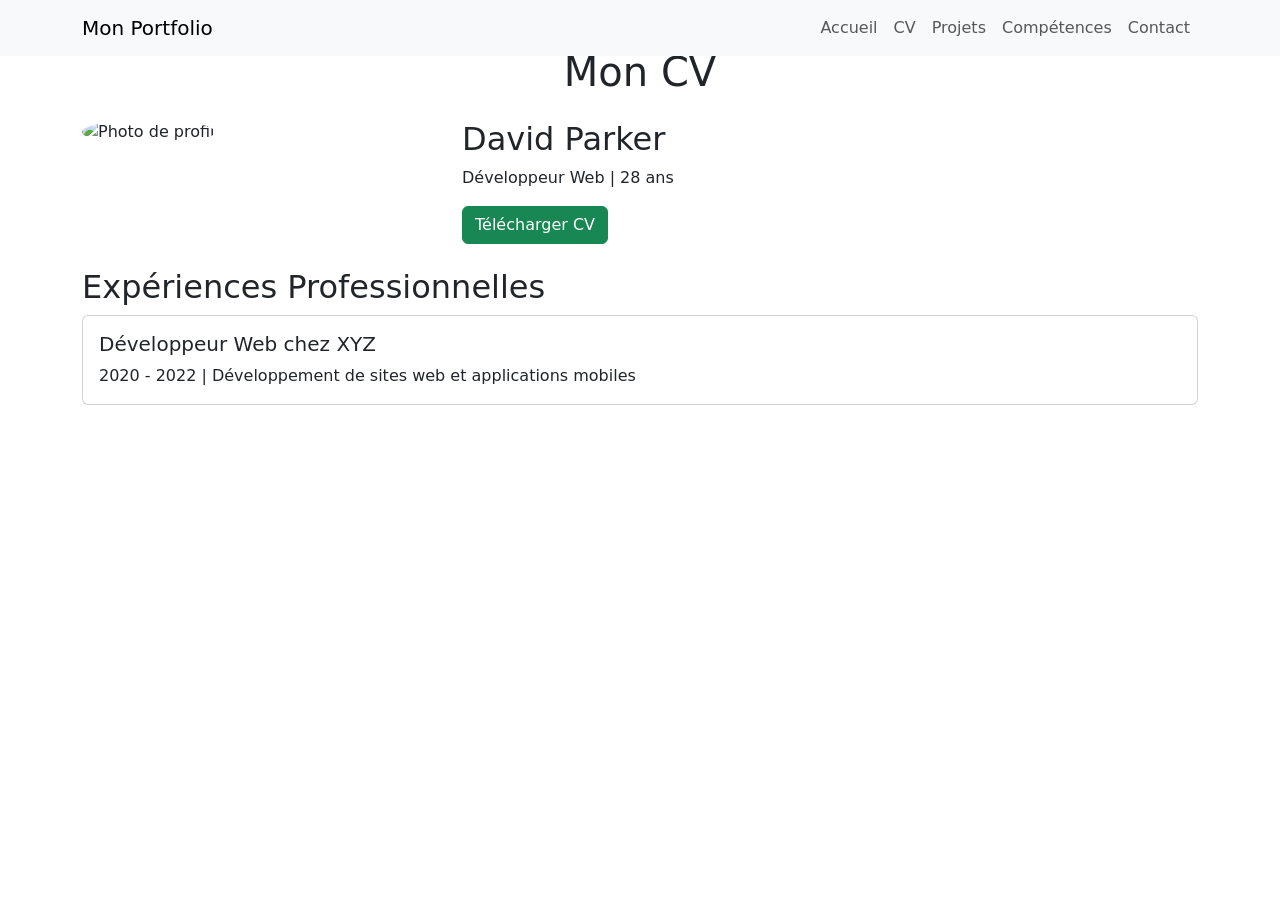
==== index.html @ 6fd38cc7 "Init du depot Portfolio" ====
<html lang="fr">
<head>
    <meta charset="UTF-8">
    <meta name="viewport" content="width=device-width, initial-scale=1.0">
    <title>Mon Portfolio</title>
    <!-- Lien vers Bootstrap CSS (si utilisé) -->
    <link href="https://cdn.jsdelivr.net/npm/bootstrap@5.3.2/dist/css/bootstrap.min.css" rel="stylesheet">
    <!-- Lien vers ton fichier CSS personnalisé -->
    <link rel="stylesheet" href="styles.css">
</head>
    <body>
        <nav class="navbar navbar-expand-lg navbar-light bg-light fixed-top">
            <div class="container">
                <a class="navbar-brand" href="#">Mon Portfolio</a>
                <button class="navbar-toggler" type="button" data-bs-toggle="collapse" data-bs-target="#navbarNav">
                    <span class="navbar-toggler-icon"></span>
                </button>
                <div class="collapse navbar-collapse" id="navbarNav">
                    <ul class="navbar-nav ms-auto">
                        <li class="nav-item"><a class="nav-link" href="#home">Accueil</a></li>
                        <li class="nav-item"><a class="nav-link" href="#cv">CV</a></li>
                        <li class="nav-item"><a class="nav-link" href="#projets">Projets</a></li>
                        <li class="nav-item"><a class="nav-link" href="#competences">Compétences</a></li>
                        <li class="nav-item"><a class="nav-link" href="#contact">Contact</a></li>
                    </ul>
                </div>
            </div>
        </nav>

        <section id="cv">
            <div class="container mt-4 pt-4">
                <h1 class="text-center">Mon CV</h1>
                <div class="row mt-4">
                    <div class="col-lg-4">
                        <img src="assets/images/profile.jpg" class="img-fluid rounded-circle" alt="Photo de profil">
                    </div>
                    <div class="col-lg-8">
                        <h2>David Parker</h2>
                        <p>Développeur Web | 28 ans</p>
                        <a href="assets/cv.pdf" class="btn btn-success">Télécharger CV</a>
                    </div>
                </div>
                <div class="row mt-4">
                    <div class="col-lg-12">
                        <h2>Expériences Professionnelles</h2>
                        <div class="card mb-3">
                            <div class="card-body">
                                <h5 class="card-title">Développeur Web chez XYZ</h5>
                                <p class="card-text">2020 - 2022 | Développement de sites web et applications mobiles</p>
                            </div>
                        </div>
                    </div>
                </div>
            </div>
        </section>
        <!-- Lien vers Bootstrap JS (si utilisé) -->
        <script src="https://cdn.jsdelivr.net/npm/bootstrap@5.3.2/dist/js/bootstrap.bundle.min.js"></script>
        <!-- Lien vers ton fichier JavaScript -->
        <script src="script.js"></script>
    </body>
</html>
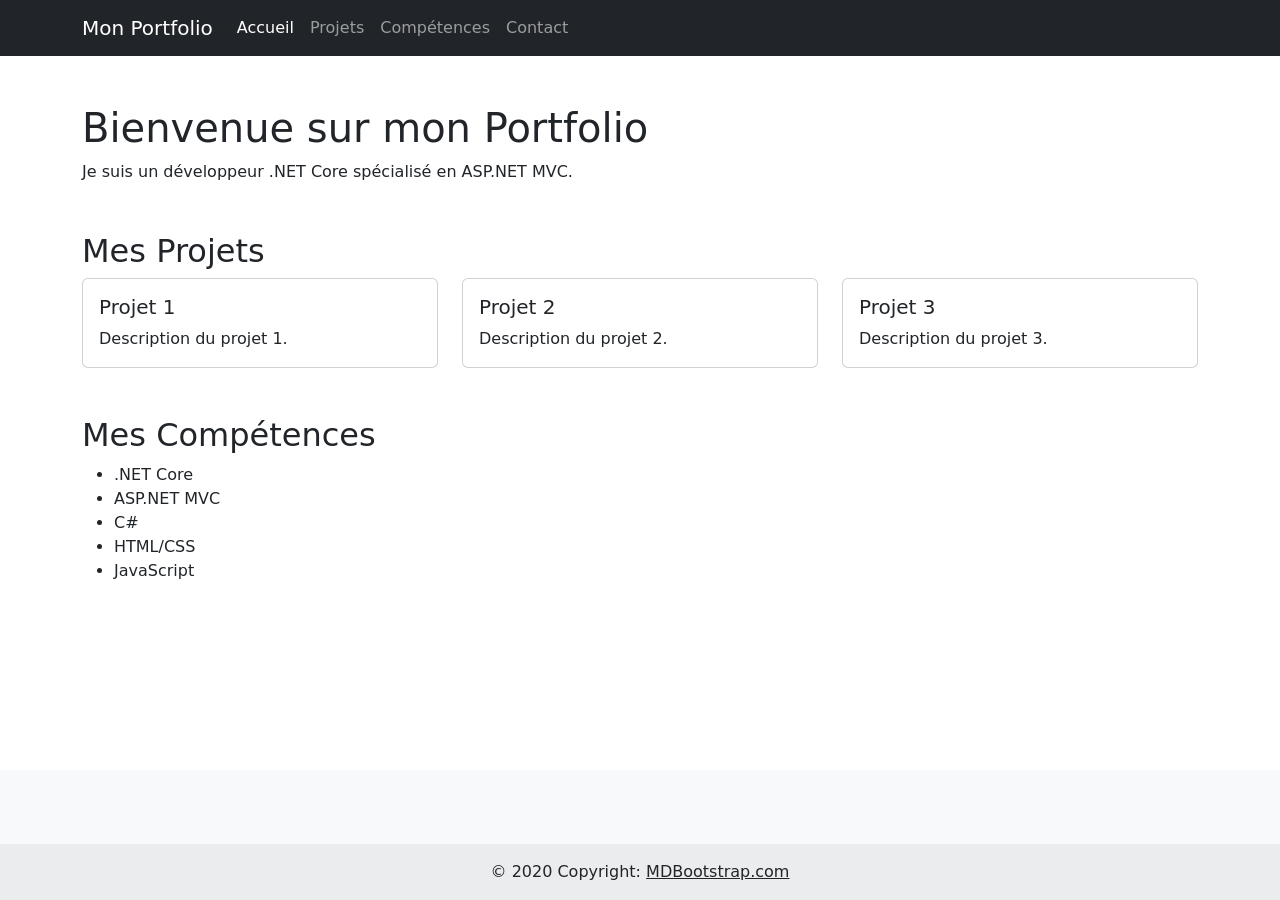
==== commit b0edb028: "Changement DA" ====
--- a/index.html
+++ b/index.html
@@ -1,61 +1,164 @@
+<!DOCTYPE html>
 <html lang="fr">
 <head>
     <meta charset="UTF-8">
     <meta name="viewport" content="width=device-width, initial-scale=1.0">
     <title>Mon Portfolio</title>
-    <!-- Lien vers Bootstrap CSS (si utilisé) -->
-    <link href="https://cdn.jsdelivr.net/npm/bootstrap@5.3.2/dist/css/bootstrap.min.css" rel="stylesheet">
-    <!-- Lien vers ton fichier CSS personnalisé -->
+    <link href="https://cdn.jsdelivr.net/npm/bootstrap@5.3.0/dist/css/bootstrap.min.css" rel="stylesheet">
     <link rel="stylesheet" href="styles.css">
 </head>
-    <body>
-        <nav class="navbar navbar-expand-lg navbar-light bg-light fixed-top">
-            <div class="container">
-                <a class="navbar-brand" href="#">Mon Portfolio</a>
-                <button class="navbar-toggler" type="button" data-bs-toggle="collapse" data-bs-target="#navbarNav">
-                    <span class="navbar-toggler-icon"></span>
-                </button>
-                <div class="collapse navbar-collapse" id="navbarNav">
-                    <ul class="navbar-nav ms-auto">
-                        <li class="nav-item"><a class="nav-link" href="#home">Accueil</a></li>
-                        <li class="nav-item"><a class="nav-link" href="#cv">CV</a></li>
-                        <li class="nav-item"><a class="nav-link" href="#projets">Projets</a></li>
-                        <li class="nav-item"><a class="nav-link" href="#competences">Compétences</a></li>
-                        <li class="nav-item"><a class="nav-link" href="#contact">Contact</a></li>
-                    </ul>
-                </div>
+<body class="d-flex flex-column min-vh-100">
+    <nav class="navbar navbar-expand-lg navbar-dark bg-dark">
+        <div class="container">
+            <a class="navbar-brand" href="#">Mon Portfolio</a>
+            <button class="navbar-toggler" type="button" data-bs-toggle="collapse" data-bs-target="#navbarNav">
+                <span class="navbar-toggler-icon"></span>
+            </button>
+            <div class="collapse navbar-collapse" id="navbarNav">
+                <ul class="navbar-nav">
+                    <li class="nav-item">
+                        <a class="nav-link active" href="#">Accueil</a>
+                    </li>
+                    <li class="nav-item">
+                        <a class="nav-link" href="#projects">Projets</a>
+                    </li>
+                    <li class="nav-item">
+                        <a class="nav-link" href="#skills">Compétences</a>
+                    </li>
+                    <li class="nav-item">
+                        <a class="nav-link" href="#contact">Contact</a>
+                    </li>
+                </ul>
             </div>
-        </nav>
+        </div>
+    </nav>
 
-        <section id="cv">
-            <div class="container mt-4 pt-4">
-                <h1 class="text-center">Mon CV</h1>
-                <div class="row mt-4">
-                    <div class="col-lg-4">
-                        <img src="assets/images/profile.jpg" class="img-fluid rounded-circle" alt="Photo de profil">
-                    </div>
-                    <div class="col-lg-8">
-                        <h2>David Parker</h2>
-                        <p>Développeur Web | 28 ans</p>
-                        <a href="assets/cv.pdf" class="btn btn-success">Télécharger CV</a>
+    <div class="container mt-5">
+        <section id="home">
+            <h1>Bienvenue sur mon Portfolio</h1>
+            <p>Je suis un développeur .NET Core spécialisé en ASP.NET MVC.</p>
+        </section>
+
+        <section id="projects" class="mt-5">
+            <h2>Mes Projets</h2>
+            <div class="row">
+                <div class="col-md-4">
+                    <div class="card">
+                        <div class="card-body">
+                            <h5 class="card-title">Projet 1</h5>
+                            <p class="card-text">Description du projet 1.</p>
+                        </div>
                     </div>
                 </div>
-                <div class="row mt-4">
-                    <div class="col-lg-12">
-                        <h2>Expériences Professionnelles</h2>
-                        <div class="card mb-3">
-                            <div class="card-body">
-                                <h5 class="card-title">Développeur Web chez XYZ</h5>
-                                <p class="card-text">2020 - 2022 | Développement de sites web et applications mobiles</p>
-                            </div>
+                <div class="col-md-4">
+                    <div class="card">
+                        <div class="card-body">
+                            <h5 class="card-title">Projet 2</h5>
+                            <p class="card-text">Description du projet 2.</p>
+                        </div>
+                    </div>
+                </div>
+                <div class="col-md-4">
+                    <div class="card">
+                        <div class="card-body">
+                            <h5 class="card-title">Projet 3</h5>
+                            <p class="card-text">Description du projet 3.</p>
                         </div>
                     </div>
                 </div>
             </div>
         </section>
-        <!-- Lien vers Bootstrap JS (si utilisé) -->
-        <script src="https://cdn.jsdelivr.net/npm/bootstrap@5.3.2/dist/js/bootstrap.bundle.min.js"></script>
-        <!-- Lien vers ton fichier JavaScript -->
-        <script src="script.js"></script>
-    </body>
-</html>+
+        <section id="skills" class="mt-5">
+            <h2>Mes Compétences</h2>
+            <ul>
+                <li>.NET Core</li>
+                <li>ASP.NET MVC</li>
+                <li>C#</li>
+                <li>HTML/CSS</li>
+                <li>JavaScript</li>
+            </ul>
+        </section>
+
+    </div>
+
+    <footer class="text-center bg-body-tertiary mt-auto">
+  <!-- Grid container -->
+  <div class="container pt-4">
+    <!-- Section: Social media -->
+    <section class="mb-4">
+      <!-- Facebook -->
+      <a
+        data-mdb-ripple-init
+        class="btn btn-link btn-floating btn-lg text-body m-1"
+        href="#!"
+        role="button"
+        data-mdb-ripple-color="dark"
+        ><i class="fab fa-facebook-f"></i
+      ></a>
+
+      <!-- Twitter -->
+      <a
+        data-mdb-ripple-init
+        class="btn btn-link btn-floating btn-lg text-body m-1"
+        href="#!"
+        role="button"
+        data-mdb-ripple-color="dark"
+        ><i class="fab fa-twitter"></i
+      ></a>
+
+      <!-- Google -->
+      <a
+        data-mdb-ripple-init
+        class="btn btn-link btn-floating btn-lg text-body m-1"
+        href="#!"
+        role="button"
+        data-mdb-ripple-color="dark"
+        ><i class="fab fa-google"></i
+      ></a>
+
+      <!-- Instagram -->
+      <a
+        data-mdb-ripple-init
+        class="btn btn-link btn-floating btn-lg text-body m-1"
+        href="#!"
+        role="button"
+        data-mdb-ripple-color="dark"
+        ><i class="fab fa-instagram"></i
+      ></a>
+
+      <!-- Linkedin -->
+      <a
+        data-mdb-ripple-init
+        class="btn btn-link btn-floating btn-lg text-body m-1"
+        href="#!"
+        role="button"
+        data-mdb-ripple-color="dark"
+        ><i class="fab fa-linkedin"></i
+      ></a>
+      <!-- Github -->
+      <a
+        data-mdb-ripple-init
+        class="btn btn-link btn-floating btn-lg text-body m-1"
+        href="#!"
+        role="button"
+        data-mdb-ripple-color="dark"
+        ><i class="fab fa-github"></i
+      ></a>
+    </section>
+    <!-- Section: Social media -->
+  </div>
+  <!-- Grid container -->
+
+  <!-- Copyright -->
+  <div class="text-center p-3" style="background-color: rgba(0, 0, 0, 0.05);">
+    © 2020 Copyright:
+    <a class="text-body" href="https://mdbootstrap.com/">MDBootstrap.com</a>
+  </div>
+  <!-- Copyright -->
+</footer>
+
+    <script src="https://cdn.jsdelivr.net/npm/bootstrap@5.3.0/dist/js/bootstrap.bundle.min.js"></script>
+    <script src="script.js"></script>
+</body>
+</html>
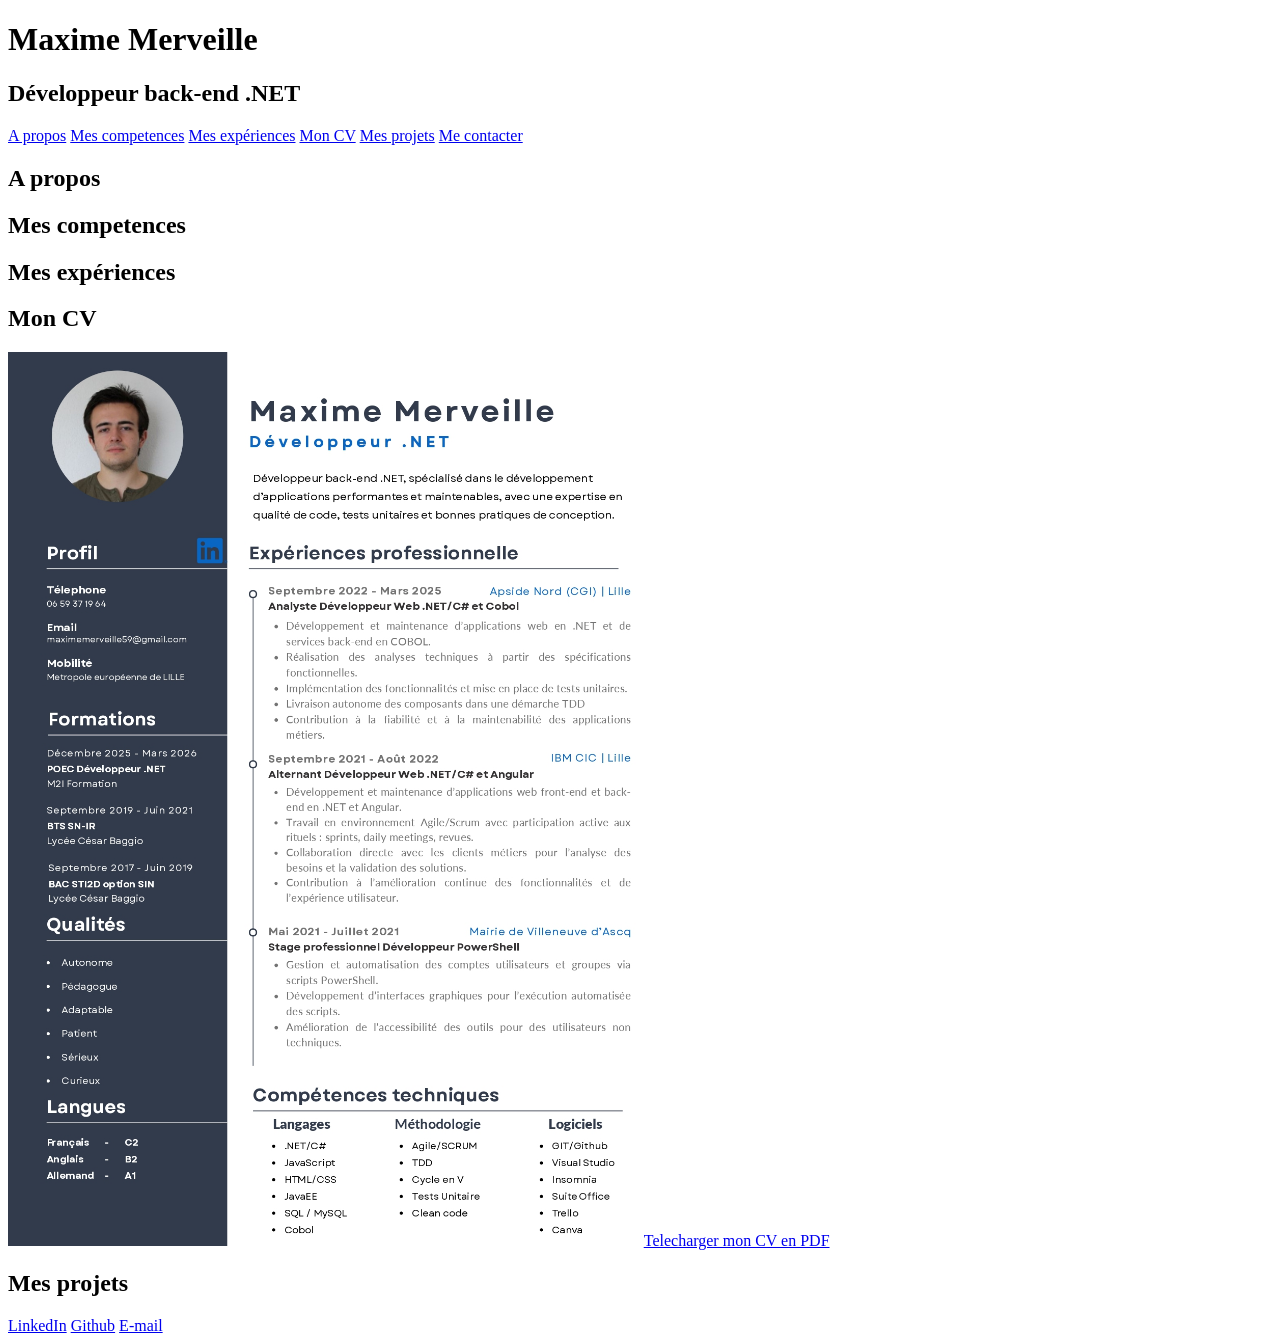
==== commit 1c73c45a: "changement DA et structure" ====
--- a/index.html
+++ b/index.html
@@ -1,164 +1,46 @@
 <!DOCTYPE html>
 <html lang="fr">
-<head>
-    <meta charset="UTF-8">
-    <meta name="viewport" content="width=device-width, initial-scale=1.0">
-    <title>Mon Portfolio</title>
-    <link href="https://cdn.jsdelivr.net/npm/bootstrap@5.3.0/dist/css/bootstrap.min.css" rel="stylesheet">
-    <link rel="stylesheet" href="styles.css">
-</head>
-<body class="d-flex flex-column min-vh-100">
-    <nav class="navbar navbar-expand-lg navbar-dark bg-dark">
-        <div class="container">
-            <a class="navbar-brand" href="#">Mon Portfolio</a>
-            <button class="navbar-toggler" type="button" data-bs-toggle="collapse" data-bs-target="#navbarNav">
-                <span class="navbar-toggler-icon"></span>
-            </button>
-            <div class="collapse navbar-collapse" id="navbarNav">
-                <ul class="navbar-nav">
-                    <li class="nav-item">
-                        <a class="nav-link active" href="#">Accueil</a>
-                    </li>
-                    <li class="nav-item">
-                        <a class="nav-link" href="#projects">Projets</a>
-                    </li>
-                    <li class="nav-item">
-                        <a class="nav-link" href="#skills">Compétences</a>
-                    </li>
-                    <li class="nav-item">
-                        <a class="nav-link" href="#contact">Contact</a>
-                    </li>
-                </ul>
-            </div>
-        </div>
-    </nav>
-
-    <div class="container mt-5">
-        <section id="home">
-            <h1>Bienvenue sur mon Portfolio</h1>
-            <p>Je suis un développeur .NET Core spécialisé en ASP.NET MVC.</p>
-        </section>
-
-        <section id="projects" class="mt-5">
-            <h2>Mes Projets</h2>
-            <div class="row">
-                <div class="col-md-4">
-                    <div class="card">
-                        <div class="card-body">
-                            <h5 class="card-title">Projet 1</h5>
-                            <p class="card-text">Description du projet 1.</p>
-                        </div>
-                    </div>
-                </div>
-                <div class="col-md-4">
-                    <div class="card">
-                        <div class="card-body">
-                            <h5 class="card-title">Projet 2</h5>
-                            <p class="card-text">Description du projet 2.</p>
-                        </div>
-                    </div>
-                </div>
-                <div class="col-md-4">
-                    <div class="card">
-                        <div class="card-body">
-                            <h5 class="card-title">Projet 3</h5>
-                            <p class="card-text">Description du projet 3.</p>
-                        </div>
-                    </div>
-                </div>
-            </div>
-        </section>
-
-        <section id="skills" class="mt-5">
-            <h2>Mes Compétences</h2>
-            <ul>
-                <li>.NET Core</li>
-                <li>ASP.NET MVC</li>
-                <li>C#</li>
-                <li>HTML/CSS</li>
-                <li>JavaScript</li>
-            </ul>
-        </section>
-
-    </div>
-
-    <footer class="text-center bg-body-tertiary mt-auto">
-  <!-- Grid container -->
-  <div class="container pt-4">
-    <!-- Section: Social media -->
-    <section class="mb-4">
-      <!-- Facebook -->
-      <a
-        data-mdb-ripple-init
-        class="btn btn-link btn-floating btn-lg text-body m-1"
-        href="#!"
-        role="button"
-        data-mdb-ripple-color="dark"
-        ><i class="fab fa-facebook-f"></i
-      ></a>
-
-      <!-- Twitter -->
-      <a
-        data-mdb-ripple-init
-        class="btn btn-link btn-floating btn-lg text-body m-1"
-        href="#!"
-        role="button"
-        data-mdb-ripple-color="dark"
-        ><i class="fab fa-twitter"></i
-      ></a>
-
-      <!-- Google -->
-      <a
-        data-mdb-ripple-init
-        class="btn btn-link btn-floating btn-lg text-body m-1"
-        href="#!"
-        role="button"
-        data-mdb-ripple-color="dark"
-        ><i class="fab fa-google"></i
-      ></a>
-
-      <!-- Instagram -->
-      <a
-        data-mdb-ripple-init
-        class="btn btn-link btn-floating btn-lg text-body m-1"
-        href="#!"
-        role="button"
-        data-mdb-ripple-color="dark"
-        ><i class="fab fa-instagram"></i
-      ></a>
-
-      <!-- Linkedin -->
-      <a
-        data-mdb-ripple-init
-        class="btn btn-link btn-floating btn-lg text-body m-1"
-        href="#!"
-        role="button"
-        data-mdb-ripple-color="dark"
-        ><i class="fab fa-linkedin"></i
-      ></a>
-      <!-- Github -->
-      <a
-        data-mdb-ripple-init
-        class="btn btn-link btn-floating btn-lg text-body m-1"
-        href="#!"
-        role="button"
-        data-mdb-ripple-color="dark"
-        ><i class="fab fa-github"></i
-      ></a>
-    </section>
-    <!-- Section: Social media -->
-  </div>
-  <!-- Grid container -->
-
-  <!-- Copyright -->
-  <div class="text-center p-3" style="background-color: rgba(0, 0, 0, 0.05);">
-    © 2020 Copyright:
-    <a class="text-body" href="https://mdbootstrap.com/">MDBootstrap.com</a>
-  </div>
-  <!-- Copyright -->
-</footer>
-
-    <script src="https://cdn.jsdelivr.net/npm/bootstrap@5.3.0/dist/js/bootstrap.bundle.min.js"></script>
-    <script src="script.js"></script>
-</body>
-</html>
+    <head>
+        <meta charset="UTF-8">
+        <meta name="viewport" content="width=device-width, initial-scale=1.0">
+        <title>DevFolio</title>
+    </head>
+    <body>
+        <header>
+            <h1>Maxime Merveille</h1>
+            <h2>Développeur back-end .NET</h2>
+            <nav>
+                <a href="#">A propos</a>
+                <a href="#">Mes competences</a>
+                <a href="#">Mes expériences</a>
+                <a href="#">Mon CV</a>
+                <a href="#">Mes projets</a>
+                <a href="#">Me contacter</a>
+            </nav>
+        </header>
+        <main>
+            <section id="aPropos">
+                <h2>A propos</h2>
+            </section>
+            <section id="Competences">
+                <h2>Mes competences</h2>
+            </section>
+            <section id="Experiences">
+                <h2>Mes expériences</h2>
+            </section>
+            <section id="CV">
+                <h2>Mon CV</h2>
+                <img src="CV.jpg" width="50%">
+                <a href="CV.pdf" download="CV_Maxime_Merveille">Telecharger mon CV en PDF</a>
+            </section>
+            <section id="projets">
+                <h2>Mes projets</h2>
+            </section>
+        </main>
+        <footer id="contact">
+            <a href="https://www.linkedin.com/in/maxime-merveille-2894551b6/" target="_blank">LinkedIn</a>
+            <a href="https://github.com/Maxime-Merveille" target="_blank">Github</a>
+            <a href="mailto:maximemerveille59@gmail.com">E-mail</a>
+        </footer>
+    </body>
+</html>
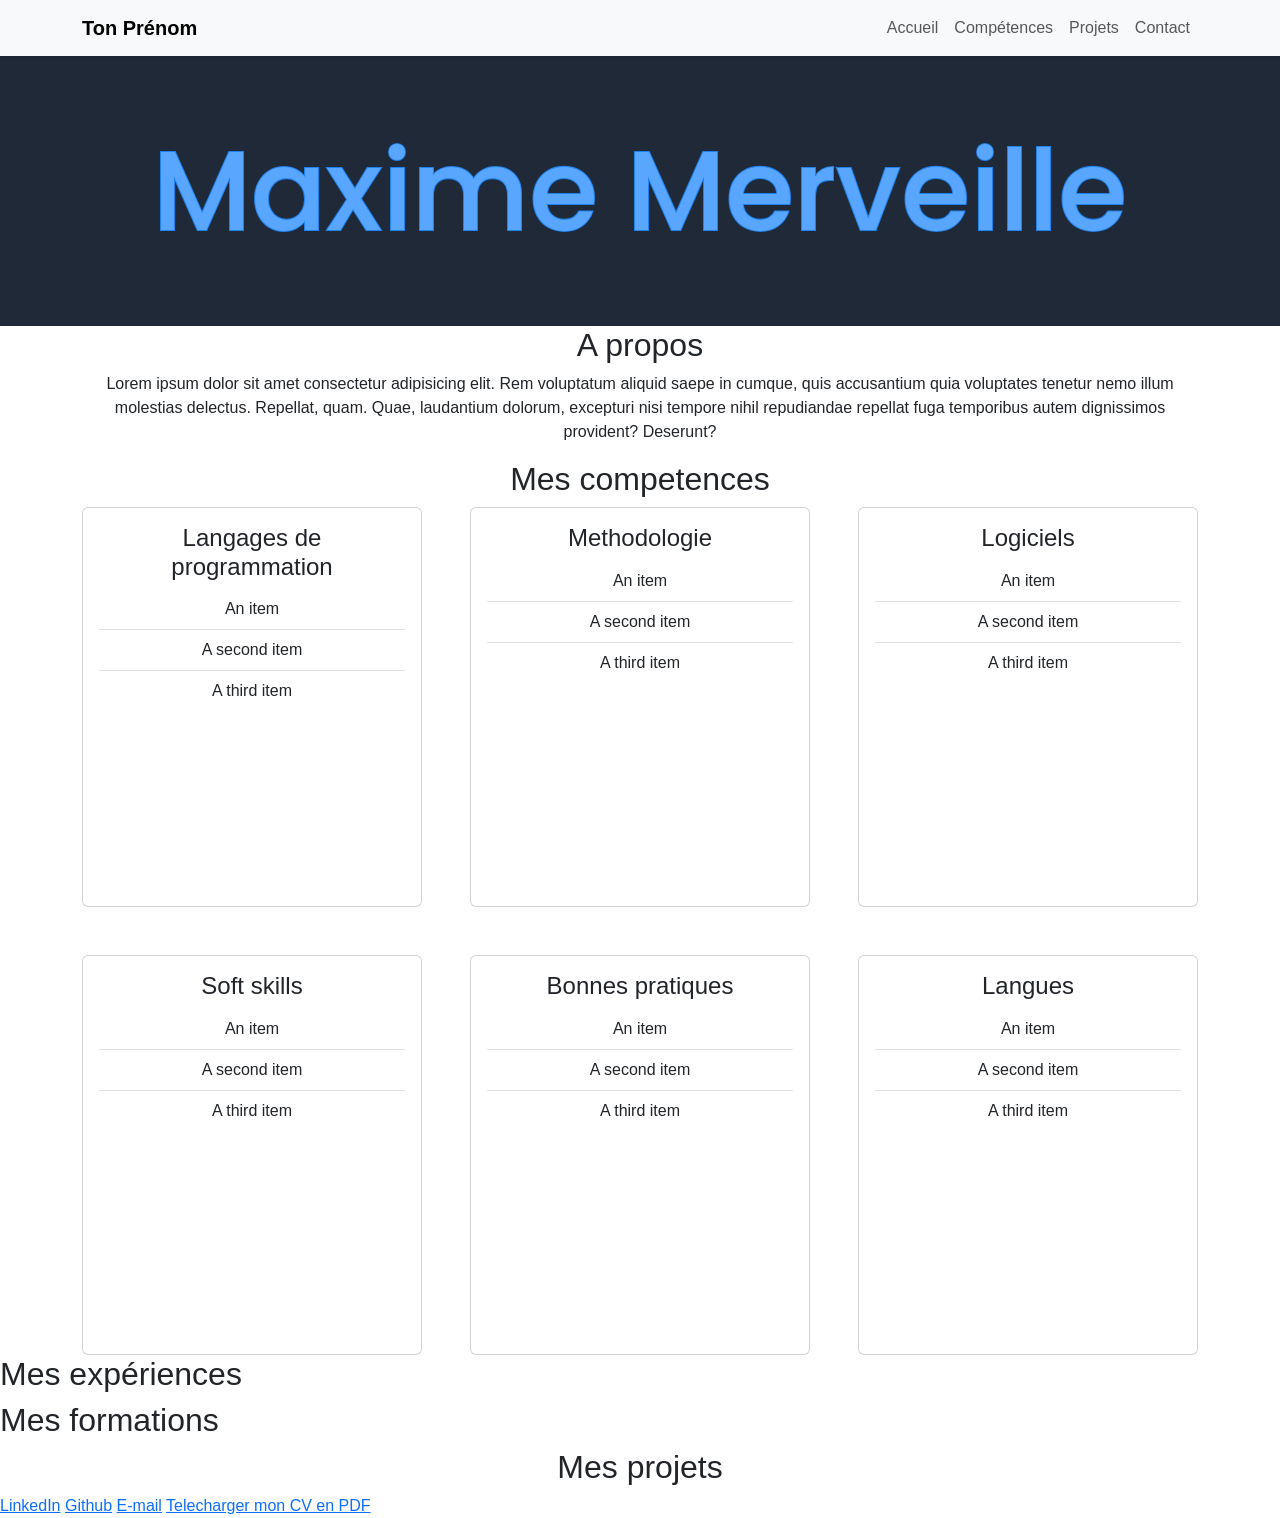
==== commit 3944ad58: "jsuis rebou" ====
--- a/index.html
+++ b/index.html
@@ -4,43 +4,172 @@
         <meta charset="UTF-8">
         <meta name="viewport" content="width=device-width, initial-scale=1.0">
         <title>DevFolio</title>
+        <link href="https://cdn.jsdelivr.net/npm/bootstrap@5.3.8/dist/css/bootstrap.min.css" rel="stylesheet" integrity="sha384-sRIl4kxILFvY47J16cr9ZwB07vP4J8+LH7qKQnuqkuIAvNWLzeN8tE5YBujZqJLB" crossorigin="anonymous">
+        <link href="style.css" rel="stylesheet">
+        <link rel="preconnect" href="https://fonts.googleapis.com">
+        <link rel="preconnect" href="https://fonts.gstatic.com" crossorigin>
+        
     </head>
     <body>
-        <header>
-            <h1>Maxime Merveille</h1>
-            <h2>Développeur back-end .NET</h2>
-            <nav>
-                <a href="#">A propos</a>
-                <a href="#">Mes competences</a>
-                <a href="#">Mes expériences</a>
-                <a href="#">Mon CV</a>
-                <a href="#">Mes projets</a>
-                <a href="#">Me contacter</a>
+       <header>
+            <nav class="navbar navbar-expand-lg navbar-light bg-light shadow-sm">
+                <div class="container">
+                    <a class="navbar-brand fw-bold" href="#">Ton Prénom</a>
+                    <button class="navbar-toggler" type="button" data-bs-toggle="collapse" data-bs-target="#navbarNav" aria-controls="navbarNav" aria-expanded="false" aria-label="Toggle navigation">
+                        <span class="navbar-toggler-icon"></span>
+                    </button>
+                    <div class="collapse navbar-collapse justify-content-end" id="navbarNav">
+                        <ul class="navbar-nav">
+                            <li class="nav-item">
+                                <a class="nav-link" aria-current="page" href="#Accueil">Accueil</a>
+                            </li>
+                            <li class="nav-item">
+                                <a class="nav-link" href="#Competences">Compétences</a>
+                            </li>
+                            <li class="nav-item">
+                                <a class="nav-link" href="#Projets">Projets</a>
+                            </li>
+                            <li class="nav-item">
+                                <a class="nav-link" href="#Contact">Contact</a>
+                            </li>
+                        </ul>
+                    </div>
+                </div>
             </nav>
         </header>
         <main>
+            <section id="banniere">
+                <div class="content">
+                    <h1>Maxime Merveille</h1>
+                    <h1>Maxime Merveille</h1>
+                </div>
+            </section>
             <section id="aPropos">
-                <h2>A propos</h2>
+                <div class="container text-center">
+                    <h2>A propos</h2>
+                    <p>Lorem ipsum dolor sit amet consectetur adipisicing elit. Rem voluptatum aliquid saepe in cumque, quis accusantium quia voluptates tenetur nemo illum molestias delectus. Repellat, quam. Quae, laudantium dolorum, excepturi nisi tempore nihil repudiandae repellat fuga temporibus autem dignissimos provident? Deserunt?</p>
+                </div>
+                
             </section>
             <section id="Competences">
-                <h2>Mes competences</h2>
+                <div class="container text-center">
+                    <h2>Mes competences</h2>
+                    <div class="row g-5 justify-content-center">
+
+                        <div class="col-12 col-md-6 col-lg-4 ">
+
+                            <div class="card text-center w-100" style="height : 25rem;">
+                                <div class="card-body">
+                                    <h4 class="card-title">Langages de programmation</h4>
+                                    <ul class="list-group list-group-flush">
+                                        <li class="list-group-item">An item</li>
+                                        <li class="list-group-item">A second item</li>
+                                        <li class="list-group-item">A third item</li>
+                                    </ul>
+                                </div>
+                            </div>
+                        </div>
+                        <div class="col-12 col-md-6 col-lg-4 ">
+
+                            <div class="card text-center w-100" style="height : 25rem;">
+                                <div class="card-body">
+                                    <h4 class="card-title">Methodologie</h4>
+                                    <ul class="list-group list-group-flush">
+                                        <li class="list-group-item">An item</li>
+                                        <li class="list-group-item">A second item</li>
+                                        <li class="list-group-item">A third item</li>
+                                    </ul>
+                                </div>
+                            </div>
+                        </div>
+                        <div class="col-12 col-md-6 col-lg-4 ">
+
+                            <div class="card text-center w-100" style="height : 25rem;">
+                                <div class="card-body">
+                                    <h4 class="card-title">Logiciels</h4>
+                                    <ul class="list-group list-group-flush">
+                                        <li class="list-group-item">An item</li>
+                                        <li class="list-group-item">A second item</li>
+                                        <li class="list-group-item">A third item</li>
+                                    </ul>
+                                </div>
+                            </div>
+                        </div>
+                        <div class="col-12 col-md-6 col-lg-4 ">
+
+                            <div class="card text-center w-100" style="height : 25rem;">
+                                <div class="card-body">
+                                    <h4 class="card-title">Soft skills</h4>
+                                    <ul class="list-group list-group-flush">
+                                        <li class="list-group-item">An item</li>
+                                        <li class="list-group-item">A second item</li>
+                                        <li class="list-group-item">A third item</li>
+                                    </ul>
+                                </div>
+                            </div>
+                        </div>
+                        <div class="col-12 col-md-6 col-lg-4 ">
+
+                            <div class="card text-center w-100" style="height : 25rem;">
+                                <div class="card-body">
+                                    <h4 class="card-title">Bonnes pratiques</h4>
+                                    <ul class="list-group list-group-flush">
+                                        <li class="list-group-item">An item</li>
+                                        <li class="list-group-item">A second item</li>
+                                        <li class="list-group-item">A third item</li>
+                                    </ul>
+                                </div>
+                            </div>
+                        </div>
+                        <div class="col-12 col-md-6 col-lg-4 ">
+
+                            <div class="card text-center w-100" style="height : 25rem;">
+                                <div class="card-body">
+                                    <h4 class="card-title">Langues</h4>
+                                    <ul class="list-group list-group-flush">
+                                        <li class="list-group-item">An item</li>
+                                        <li class="list-group-item">A second item</li>
+                                        <li class="list-group-item">A third item</li>
+                                    </ul>
+                                </div>
+                            </div>
+                        </div>
+
+
+                    </div>
+                    
+                </div>
+                
             </section>
             <section id="Experiences">
+                <div class="container text-center">
+                    
+                    
+                </div>
                 <h2>Mes expériences</h2>
             </section>
-            <section id="CV">
-                <h2>Mon CV</h2>
-                <img src="CV.jpg" width="50%">
-                <a href="CV.pdf" download="CV_Maxime_Merveille">Telecharger mon CV en PDF</a>
+            <section id="Formations">
+                <div class="container text-center">
+                    
+                    
+                </div>
+                <h2>Mes formations</h2>
             </section>
             <section id="projets">
-                <h2>Mes projets</h2>
+                <div class="container text-center">
+                    <h2>Mes projets</h2>
+                    
+                </div>
+                
             </section>
         </main>
         <footer id="contact">
             <a href="https://www.linkedin.com/in/maxime-merveille-2894551b6/" target="_blank">LinkedIn</a>
             <a href="https://github.com/Maxime-Merveille" target="_blank">Github</a>
             <a href="mailto:maximemerveille59@gmail.com">E-mail</a>
+            <a href="" href="" download="CV.pdf">Telecharger mon CV en PDF</a>
         </footer>
+
+        <script src="https://cdn.jsdelivr.net/npm/bootstrap@5.3.8/dist/js/bootstrap.bundle.min.js" integrity="sha384-FKyoEForCGlyvwx9Hj09JcYn3nv7wiPVlz7YYwJrWVcXK/BmnVDxM+D2scQbITxI" crossorigin="anonymous"></script>
     </body>
 </html>
--- a/style.css
+++ b/style.css
@@ -0,0 +1,80 @@
+@import url("https://fonts.googleapis.com/css?family=Poppins:100,200,300,400,500,600,700,800,900");
+
+@keyframes floatAndZoomBackground {
+      0% { transform: translateY(0) scale(1); }
+      50% { transform: translateY(-12px) scale(1.025); }
+      100% { transform: translateY(0) scale(1); }
+    }
+
+body{
+    font-family: "Michroma", sans-serif;
+    font-weight: 300;
+    font-style: normal;
+}
+
+#banniere {
+  min-height: 30vh;
+  margin: 0;
+  padding: 0;
+  box-sizing: border-box;
+  font-family: "Poppins", sans-serif;
+   display: flex;
+  background: #1f2937;
+  align-items: center;
+  justify-content: center;
+}
+
+.content {
+  position: relative;
+}
+
+.content h1 {
+    margin : 0;
+  white-space: nowrap;
+  overflow: hidden;
+  color: #f8f8f8;
+  font-size: 7em;
+  position: absolute;
+  transform: translate(-50%, -50%);
+}
+
+.content h1:nth-child(1) {
+  color: transparent;
+  -webkit-text-stroke: 2px #2082f1;
+}
+
+.content h1:nth-child(2) {
+  color: #58a6ff;
+  animation: animate 4s ease-in-out infinite;
+}
+
+@keyframes animate {
+  0%,
+  100% {
+    clip-path: polygon(
+      0% 45%,
+      16% 44%,
+      33% 50%,
+      54% 60%,
+      70% 61%,
+      84% 59%,
+      100% 52%,
+      100% 100%,
+      0% 100%
+    );
+  }
+
+  50% {
+    clip-path: polygon(
+      0% 60%,
+      15% 65%,
+      34% 66%,
+      51% 62%,
+      67% 50%,
+      84% 45%,
+      100% 46%,
+      100% 100%,
+      0% 100%
+    );
+  }
+}
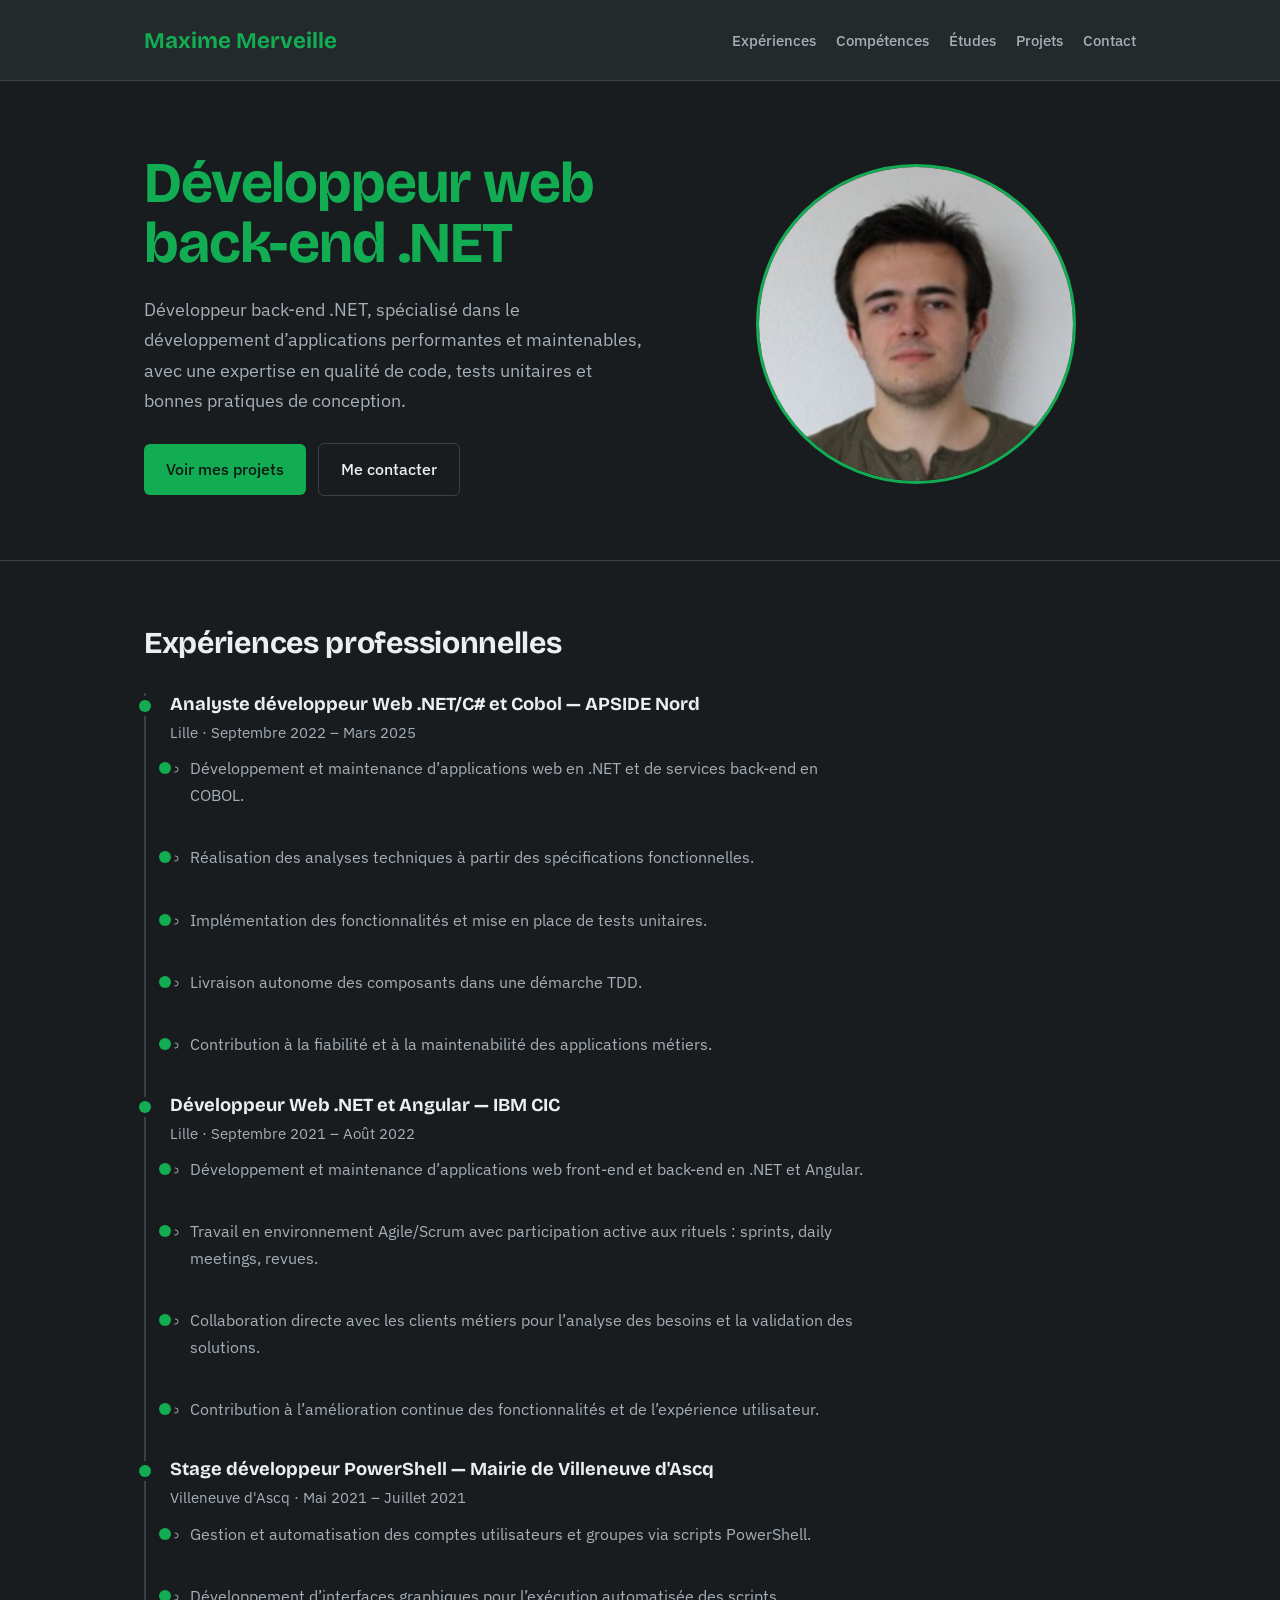
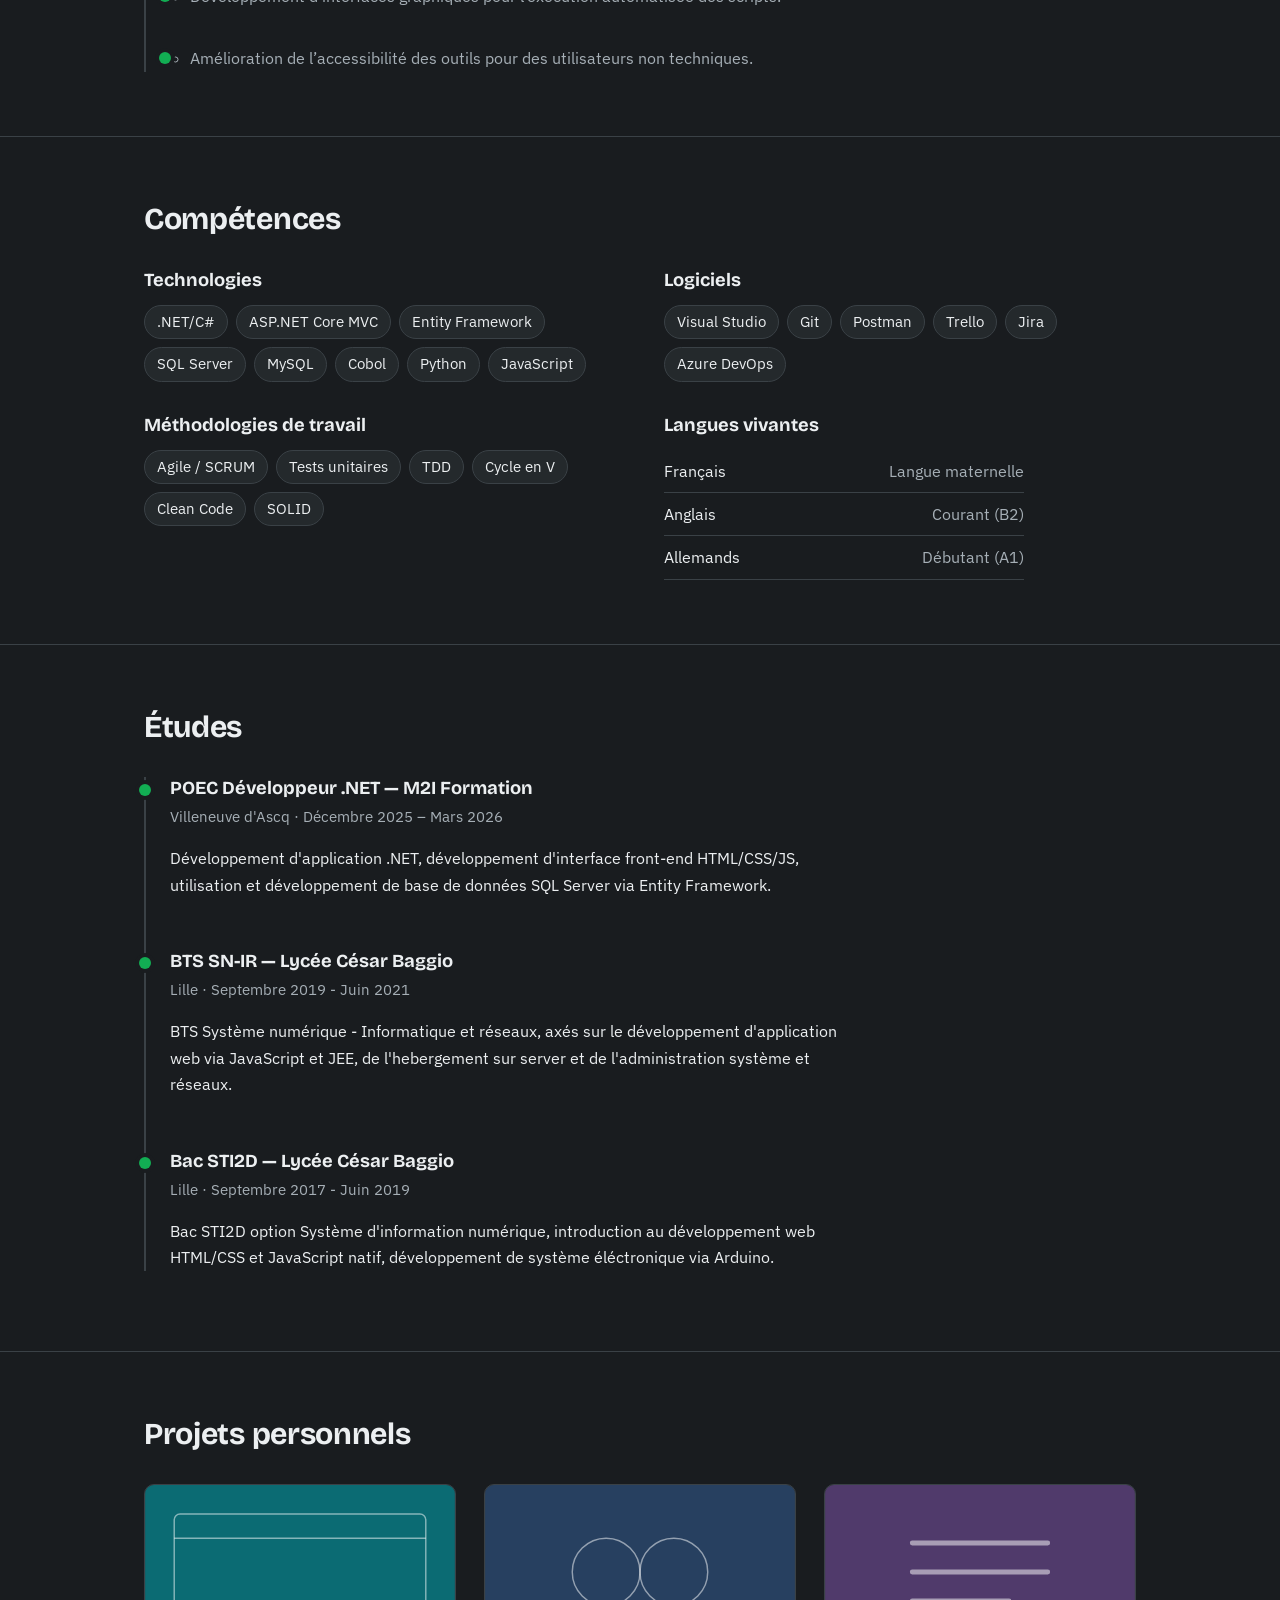
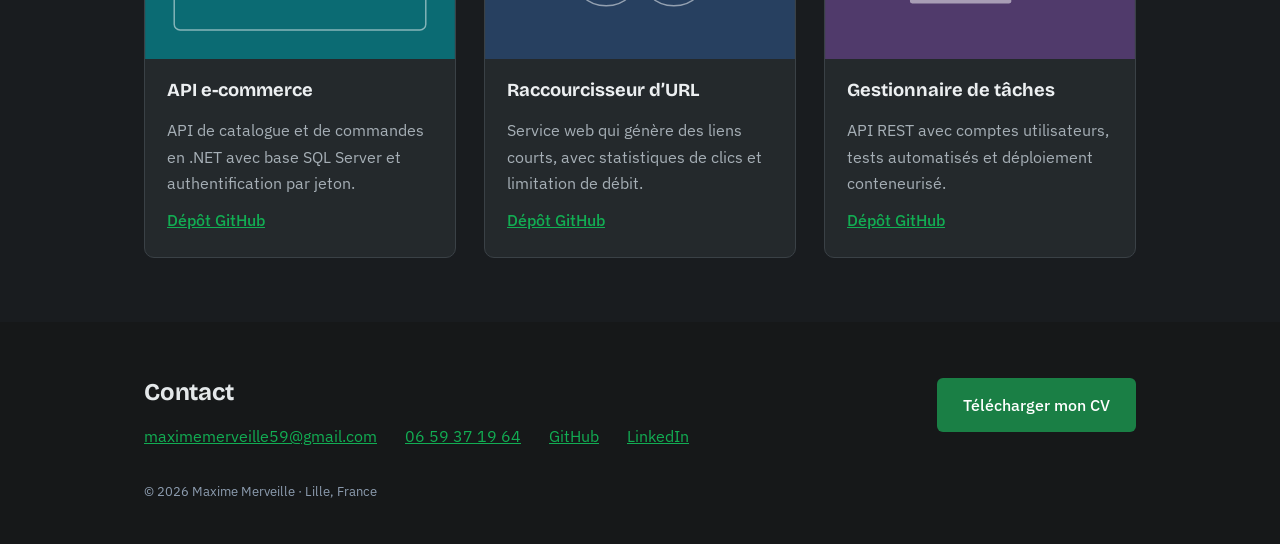
==== commit 3bc52c90: "Nouvelle version graphique" ====
--- a/index.html
+++ b/index.html
@@ -1,175 +1,209 @@
 <!DOCTYPE html>
 <html lang="fr">
+    
     <head>
-        <meta charset="UTF-8">
-        <meta name="viewport" content="width=device-width, initial-scale=1.0">
-        <title>DevFolio</title>
-        <link href="https://cdn.jsdelivr.net/npm/bootstrap@5.3.8/dist/css/bootstrap.min.css" rel="stylesheet" integrity="sha384-sRIl4kxILFvY47J16cr9ZwB07vP4J8+LH7qKQnuqkuIAvNWLzeN8tE5YBujZqJLB" crossorigin="anonymous">
-        <link href="style.css" rel="stylesheet">
+        <meta charset="utf-8">
+        <meta name="viewport" content="width=device-width, initial-scale=1, viewport-fit=cover">
+        <title>Portfolio – Développeur web back-end .NET</title>
         <link rel="preconnect" href="https://fonts.googleapis.com">
-        <link rel="preconnect" href="https://fonts.gstatic.com" crossorigin>
-        
+        <link rel="stylesheet" href="https://fonts.googleapis.com/css2?family=Bricolage+Grotesque:wght@500;700&family=IBM+Plex+Sans:wght@400;500&family=IBM+Plex+Mono:wght@400&display=swap">
+        <link rel="stylesheet" href="style.css">
+
     </head>
     <body>
-       <header>
-            <nav class="navbar navbar-expand-lg navbar-light bg-light shadow-sm">
-                <div class="container">
-                    <a class="navbar-brand fw-bold" href="#">Ton Prénom</a>
-                    <button class="navbar-toggler" type="button" data-bs-toggle="collapse" data-bs-target="#navbarNav" aria-controls="navbarNav" aria-expanded="false" aria-label="Toggle navigation">
-                        <span class="navbar-toggler-icon"></span>
-                    </button>
-                    <div class="collapse navbar-collapse justify-content-end" id="navbarNav">
-                        <ul class="navbar-nav">
-                            <li class="nav-item">
-                                <a class="nav-link" aria-current="page" href="#Accueil">Accueil</a>
-                            </li>
-                            <li class="nav-item">
-                                <a class="nav-link" href="#Competences">Compétences</a>
-                            </li>
-                            <li class="nav-item">
-                                <a class="nav-link" href="#Projets">Projets</a>
-                            </li>
-                            <li class="nav-item">
-                                <a class="nav-link" href="#Contact">Contact</a>
-                            </li>
-                        </ul>
+
+        <header class="site">
+            <div class="wrap">
+                <a class="brand" href="#accueil">Maxime Merveille</a>
+                <nav aria-label="Navigation principale">
+                    <ul>
+                        <li><a href="#experiences">Expériences</a></li>
+                        <li><a href="#competences">Compétences</a></li>
+                        <li><a href="#etudes">Études</a></li>
+                        <li><a href="#projets">Projets</a></li>
+                        <li><a href="#contact">Contact</a></li>
+                    </ul>
+                </nav>
+            </div>
+        </header>
+
+        <main id="accueil">
+            <section class="hero">
+                <div class="wrap">
+                    <div>
+                        <h1>Développeur web back-end .NET</h1>
+                        <p>Développeur back-end .NET, spécialisé dans le développement
+                            d’applications performantes et maintenables, avec une expertise en
+                            qualité de code, tests unitaires et bonnes pratiques de conception.</p>
+                        <a class="btn" href="#projets">Voir mes projets</a>
+                        <a class="btn ghost" href="#contact">Me contacter</a>
                     </div>
-                </div>
-            </nav>
-        </header>
-        <main>
-            <section id="banniere">
-                <div class="content">
-                    <h1>Maxime Merveille</h1>
-                    <h1>Maxime Merveille</h1>
-                </div>
-            </section>
-            <section id="aPropos">
-                <div class="container text-center">
-                    <h2>A propos</h2>
-                    <p>Lorem ipsum dolor sit amet consectetur adipisicing elit. Rem voluptatum aliquid saepe in cumque, quis accusantium quia voluptates tenetur nemo illum molestias delectus. Repellat, quam. Quae, laudantium dolorum, excepturi nisi tempore nihil repudiandae repellat fuga temporibus autem dignissimos provident? Deserunt?</p>
-                </div>
+                    <img class="portrait" alt="Photo profil Maxime Merveil" src="./ProfilePictureMM.png">
+                </div>
+            </section>
+
+            <section class="block" id="experiences">
+                <div class="wrap">
+                    <h2>Expériences professionnelles</h2>
+                    <ol class="timeline">
+                        <li>
+                            <h3>Analyste développeur Web .NET/C# et Cobol — APSIDE Nord</h3>
+                            <p class="meta">Lille · Septembre 2022 – Mars 2025</p>
+                            <ul>
+                                <li>Développement et maintenance d’applications web en .NET et de services back-end en COBOL.</li>
+                                <li>Réalisation des analyses techniques à partir des spécifications fonctionnelles.</li>
+                                <li>Implémentation des fonctionnalités et mise en place de tests unitaires.</li>
+                                <li>Livraison autonome des composants dans une démarche TDD.</li>
+                                <li>Contribution à la fiabilité et à la maintenabilité des applications métiers.</li>
+                            </ul>
+                        </li>
+                        <li>
+                            <h3>Développeur Web .NET et Angular — IBM CIC</h3>
+                            <p class="meta">Lille · Septembre 2021 – Août 2022</p>
+                            <ul>
+                                <li>Développement et maintenance d’applications web front-end et back-end en .NET et Angular.</li>
+                                <li>Travail en environnement Agile/Scrum avec participation active aux rituels : sprints, daily meetings, revues.</li>
+                                <li>Collaboration directe avec les clients métiers pour l’analyse des besoins et la validation des solutions.</li>
+                                <li>Contribution à l’amélioration continue des fonctionnalités et de l’expérience utilisateur.</li>
+                            </ul>
+                        </li>
+                        <li>
+                            <h3>Stage développeur PowerShell — Mairie de Villeneuve d'Ascq</h3>
+                            <p class="meta">Villeneuve d'Ascq · Mai 2021 – Juillet 2021</p>
+                            <ul>
+                                <li>Gestion et automatisation des comptes utilisateurs et groupes via scripts PowerShell.</li>
+                                <li>Développement d’interfaces graphiques pour l’exécution automatisée des scripts.</li>
+                                <li>Amélioration de l’accessibilité des outils pour des utilisateurs non techniques.</li>
+                            </ul>
+                        </li>
+                    </ol>
+                </div>
+            </section>
+
+            <section class="block" id="competences">
+                <div class="wrap">
+                    <h2>Compétences</h2>
+                    <div class="skills">
+                        <div>
+                            <h3>Technologies</h3>
+                            <ul class="tags">
+                                <li>.NET/C#</li>
+                                <li>ASP.NET Core MVC</li>
+                                <li>Entity Framework</li>
+                                <li>SQL Server</li>
+                                <li>MySQL</li>
+                                <li>Cobol</li>
+                                <li>Python</li>
+                                <li>JavaScript</li>
+                            </ul>
+                        </div>
+                        <div>
+                            <h3>Logiciels</h3>
+                            <ul class="tags">
+                                <li>Visual Studio</li>
+                                <li>Git</li>
+                                <li>Postman</li>
+                                <li>Trello</li>
+                                <li>Jira</li>
+                                <li>Azure DevOps</li>
+                            </ul>
+                        </div>
+                        <div>
+                            <h3>Méthodologies de travail</h3>
+                            <ul class="tags">
+                                <li>Agile / SCRUM</li>
+                                <li>Tests unitaires</li>
+                                <li>TDD</li>
+                                <li>Cycle en V</li>
+                                <li>Clean Code</li>
+                                <li>SOLID</li>
+                            </ul>
+                        </div>
+                        <div>
+                            <h3>Langues vivantes</h3>
+                            <ul class="langs">
+                                <li>Français <span>Langue maternelle</span></li>
+                                <li>Anglais <span>Courant (B2)</span></li>
+                                <li>Allemands <span>Débutant (A1)</span></li>
+                            </ul>
+                        </div>
+                    </div>
+                </div>
+            </section>
+
+            <section class="block" id="etudes">
+                <div class="wrap">
+                    <h2>Études</h2>
+                    <ol class="timeline">
+                        <li>
+                            <h3>POEC Développeur .NET — M2I Formation</h3>
+                            <p class="meta">Villeneuve d'Ascq · Décembre 2025 – Mars 2026</p>
+                            <p>Développement d'application .NET, développement d'interface front-end HTML/CSS/JS, utilisation et développement de base de données SQL Server via Entity Framework.</p>
+                        </li>
+                        <li>
+                            <h3>BTS SN-IR — Lycée César Baggio</h3>
+                            <p class="meta">Lille · Septembre 2019 - Juin 2021</p>
+                            <p>BTS Système numérique - Informatique et réseaux, axés sur le développement d'application web via JavaScript et JEE, de l'hebergement sur server et de l'administration système et réseaux.</p>
+                        </li>
+                        <li>
+                            <h3>Bac STI2D — Lycée César Baggio</h3>
+                            <p class="meta">Lille · Septembre 2017 - Juin 2019</p>
+                            <p>Bac STI2D option Système d'information numérique, introduction au développement web HTML/CSS et JavaScript natif, développement de système éléctronique via Arduino.</p>
+                        </li>
+                    </ol>
+                </div>
+            </section>
+
+            <section class="block" id="projets">
+                <div class="wrap">
+                    <h2>Projets personnels</h2>
+                    <div class="projects">
+                        <article class="project">
+                            <img alt="Illustration du projet API e-commerce" src="data:image/svg+xml,%3Csvg xmlns='http://www.w3.org/2000/svg' viewBox='0 0 640 360'%3E%3Crect width='640' height='360' fill='%230b6b73'/%3E%3Crect x='60' y='60' width='520' height='240' rx='12' fill='none' stroke='%23fff' stroke-opacity='.5' stroke-width='3'/%3E%3Cpath d='M60 110h520' stroke='%23fff' stroke-opacity='.5' stroke-width='3'/%3E%3C/svg%3E">
+                            <div>
+                                <h3>API e-commerce</h3>
+                                <p>API de catalogue et de commandes en .NET avec base SQL Server et authentification par jeton.</p>
+                                <a href="https://github.com/votre-pseudo/api-ecommerce">Dépôt GitHub</a>
+                            </div>
+                        </article>
+                        <article class="project">
+                            <img alt="Illustration du projet raccourcisseur d’URL" src="data:image/svg+xml,%3Csvg xmlns='http://www.w3.org/2000/svg' viewBox='0 0 640 360'%3E%3Crect width='640' height='360' fill='%23274060'/%3E%3Ccircle cx='250' cy='180' r='70' fill='none' stroke='%23fff' stroke-opacity='.5' stroke-width='3'/%3E%3Ccircle cx='390' cy='180' r='70' fill='none' stroke='%23fff' stroke-opacity='.5' stroke-width='3'/%3E%3C/svg%3E">
+                            <div>
+                                <h3>Raccourcisseur d’URL</h3>
+                                <p>Service web qui génère des liens courts, avec statistiques de clics et limitation de débit.</p>
+                                <a href="https://github.com/votre-pseudo/url-shortener">Dépôt GitHub</a>
+                            </div>
+                        </article>
+                        <article class="project">
+                            <img alt="Illustration du projet gestionnaire de tâches" src="data:image/svg+xml,%3Csvg xmlns='http://www.w3.org/2000/svg' viewBox='0 0 640 360'%3E%3Crect width='640' height='360' fill='%23503a6b'/%3E%3Cpath d='M180 120h280M180 180h280M180 240h200' stroke='%23fff' stroke-opacity='.5' stroke-width='10' stroke-linecap='round'/%3E%3C/svg%3E">
+                            <div>
+                                <h3>Gestionnaire de tâches</h3>
+                                <p>API REST avec comptes utilisateurs, tests automatisés et déploiement conteneurisé.</p>
+                                <a href="https://github.com/votre-pseudo/task-manager">Dépôt GitHub</a>
+                            </div>
+                        </article>
+                    </div>
+                </div>
+            </section>
+        </main>
+
+        <footer class="site" id="contact">
+            <div class="wrap contact-layout">
                 
-            </section>
-            <section id="Competences">
-                <div class="container text-center">
-                    <h2>Mes competences</h2>
-                    <div class="row g-5 justify-content-center">
-
-                        <div class="col-12 col-md-6 col-lg-4 ">
-
-                            <div class="card text-center w-100" style="height : 25rem;">
-                                <div class="card-body">
-                                    <h4 class="card-title">Langages de programmation</h4>
-                                    <ul class="list-group list-group-flush">
-                                        <li class="list-group-item">An item</li>
-                                        <li class="list-group-item">A second item</li>
-                                        <li class="list-group-item">A third item</li>
-                                    </ul>
-                                </div>
-                            </div>
-                        </div>
-                        <div class="col-12 col-md-6 col-lg-4 ">
-
-                            <div class="card text-center w-100" style="height : 25rem;">
-                                <div class="card-body">
-                                    <h4 class="card-title">Methodologie</h4>
-                                    <ul class="list-group list-group-flush">
-                                        <li class="list-group-item">An item</li>
-                                        <li class="list-group-item">A second item</li>
-                                        <li class="list-group-item">A third item</li>
-                                    </ul>
-                                </div>
-                            </div>
-                        </div>
-                        <div class="col-12 col-md-6 col-lg-4 ">
-
-                            <div class="card text-center w-100" style="height : 25rem;">
-                                <div class="card-body">
-                                    <h4 class="card-title">Logiciels</h4>
-                                    <ul class="list-group list-group-flush">
-                                        <li class="list-group-item">An item</li>
-                                        <li class="list-group-item">A second item</li>
-                                        <li class="list-group-item">A third item</li>
-                                    </ul>
-                                </div>
-                            </div>
-                        </div>
-                        <div class="col-12 col-md-6 col-lg-4 ">
-
-                            <div class="card text-center w-100" style="height : 25rem;">
-                                <div class="card-body">
-                                    <h4 class="card-title">Soft skills</h4>
-                                    <ul class="list-group list-group-flush">
-                                        <li class="list-group-item">An item</li>
-                                        <li class="list-group-item">A second item</li>
-                                        <li class="list-group-item">A third item</li>
-                                    </ul>
-                                </div>
-                            </div>
-                        </div>
-                        <div class="col-12 col-md-6 col-lg-4 ">
-
-                            <div class="card text-center w-100" style="height : 25rem;">
-                                <div class="card-body">
-                                    <h4 class="card-title">Bonnes pratiques</h4>
-                                    <ul class="list-group list-group-flush">
-                                        <li class="list-group-item">An item</li>
-                                        <li class="list-group-item">A second item</li>
-                                        <li class="list-group-item">A third item</li>
-                                    </ul>
-                                </div>
-                            </div>
-                        </div>
-                        <div class="col-12 col-md-6 col-lg-4 ">
-
-                            <div class="card text-center w-100" style="height : 25rem;">
-                                <div class="card-body">
-                                    <h4 class="card-title">Langues</h4>
-                                    <ul class="list-group list-group-flush">
-                                        <li class="list-group-item">An item</li>
-                                        <li class="list-group-item">A second item</li>
-                                        <li class="list-group-item">A third item</li>
-                                    </ul>
-                                </div>
-                            </div>
-                        </div>
-
-
-                    </div>
-                    
-                </div>
-                
-            </section>
-            <section id="Experiences">
-                <div class="container text-center">
-                    
-                    
-                </div>
-                <h2>Mes expériences</h2>
-            </section>
-            <section id="Formations">
-                <div class="container text-center">
-                    
-                    
-                </div>
-                <h2>Mes formations</h2>
-            </section>
-            <section id="projets">
-                <div class="container text-center">
-                    <h2>Mes projets</h2>
-                    
-                </div>
-                
-            </section>
-        </main>
-        <footer id="contact">
-            <a href="https://www.linkedin.com/in/maxime-merveille-2894551b6/" target="_blank">LinkedIn</a>
-            <a href="https://github.com/Maxime-Merveille" target="_blank">Github</a>
-            <a href="mailto:maximemerveille59@gmail.com">E-mail</a>
-            <a href="" href="" download="CV.pdf">Telecharger mon CV en PDF</a>
+                <div class="contact-info">
+                    <h2>Contact</h2>
+                    <ul>
+                        <li><a href="mail:maximemerveille59@gmail.com">maximemerveille59@gmail.com</a></li>
+                        <li><a href="tel:+33659371964">06 59 37 19 64</a></li>
+                        <li><a href="https://github.com/Maxime-Merveille">GitHub</a></li>
+                        <li><a href="https://linkedin.com/in/maxime-merveille-2894551b6">LinkedIn</a></li>
+                    </ul>
+                    <small>© 2026 Maxime Merveille · Lille, France</small>
+                </div>
+
+                <a class="btn-cv" href="CV.pdf" download="CV.pdf">Télécharger mon CV</a>
+            </div>
         </footer>
 
-        <script src="https://cdn.jsdelivr.net/npm/bootstrap@5.3.8/dist/js/bootstrap.bundle.min.js" integrity="sha384-FKyoEForCGlyvwx9Hj09JcYn3nv7wiPVlz7YYwJrWVcXK/BmnVDxM+D2scQbITxI" crossorigin="anonymous"></script>
     </body>
 </html>
--- a/style.css
+++ b/style.css
@@ -1,80 +1,113 @@
-@import url("https://fonts.googleapis.com/css?family=Poppins:100,200,300,400,500,600,700,800,900");
+:root{
+  --bg:#191c1f; --surface:#24292c; --ink:#eceff1; --muted:#a6afb6; --rule:#3a4146;
+  --accent:#12ad53; --accent-ink:#0e1a13; --code-bg:#161819; --code-ink:#e4e8ea; --code-key:#12ad53;
+  color-scheme:dark;
+  --head:"Bricolage Grotesque","Segoe UI",system-ui,sans-serif;
+  --body:"IBM Plex Sans","Segoe UI",system-ui,sans-serif;
+  --mono:"IBM Plex Mono",ui-monospace,Consolas,monospace;
+  box-sizing:border-box; padding-top:env(safe-area-inset-top,0px); padding-bottom:env(safe-area-inset-bottom,0px);
+}
+*,*::before,*::after{box-sizing:border-box}
+html{scroll-behavior:smooth;scroll-padding-top:calc(env(safe-area-inset-top,0px) + 72px)}
+body{margin:0;background:var(--bg);color:var(--ink);font:400 1rem/1.65 var(--body)}
+body::before{content:"";position:fixed;inset:0 0 auto;height:env(safe-area-inset-top,0px);background:var(--surface);z-index:10}
+a{color:var(--accent)}
+a:focus-visible,button:focus-visible{outline:3px solid var(--accent);outline-offset:3px;border-radius:4px}
+.wrap{max-width:1040px;margin:0 auto;padding:0 24px}
 
-@keyframes floatAndZoomBackground {
-      0% { transform: translateY(0) scale(1); }
-      50% { transform: translateY(-12px) scale(1.025); }
-      100% { transform: translateY(0) scale(1); }
-    }
+/* Header */
+header.site{position:sticky;top:env(safe-area-inset-top,0px);z-index:9;background:var(--surface);border-bottom:1px solid var(--rule)}
+header.site .wrap{display:flex;align-items:center;justify-content:space-between;gap:16px;min-height:80px;flex-wrap:wrap}
+.brand{font:700 1.4rem var(--head);color:var(--accent);text-decoration:none}
+nav ul{list-style:none;margin:0;padding:0;display:flex;gap:4px 20px;flex-wrap:wrap}
+nav a{color:var(--muted);text-decoration:none;font-weight:500;font-size:.95rem;padding:6px 0;border-bottom:2px solid transparent}
+nav a:hover{color:var(--ink);border-bottom-color:var(--accent)}
 
-body{
-    font-family: "Michroma", sans-serif;
-    font-weight: 300;
-    font-style: normal;
+/* Hero */
+.hero{padding:72px 0 64px}
+.hero .wrap{display:grid;grid-template-columns:1.15fr 1fr;gap:48px;align-items:center}
+h1{font:700 clamp(2.2rem,5vw,3.6rem)/1.05 var(--head);letter-spacing:-.02em;margin:0 0 20px;color:var(--accent);}
+.hero p{font-size:1.15rem;color:var(--muted);max-width:46ch;margin:0 0 28px}
+.btn{display:inline-block;background:var(--accent);color:var(--accent-ink);padding:12px 22px;border-radius:6px;font-weight:500;text-decoration:none}
+.btn.ghost{background:transparent;color:var(--ink);border:1px solid var(--rule);margin-left:8px}
+.portrait{display:block;justify-self:center;width:min(100%,320px);aspect-ratio:1;object-fit:cover;border-radius:50%;border:3px solid var(--accent);background:var(--surface)}
+
+/* Sections */
+section.block{padding:64px 0;border-top:1px solid var(--rule)}
+h2{font:700 1.9rem/1.2 var(--head);letter-spacing:-.01em;margin:0 0 32px}
+h3{font:700 1.15rem/1.3 var(--head);margin:0 0 4px}
+.meta{color:var(--muted);font-size:.92rem;margin:0 0 10px}
+
+/* Expériences / études : chronologie */
+.timeline{list-style:none;margin:0;padding:0 0 0 24px;border-left:2px solid var(--rule)}
+.timeline li{position:relative;padding-bottom:36px;max-width:70ch}
+.timeline li:last-child{padding-bottom:0}
+.timeline li::before{content:"";position:absolute;left:-31px;top:7px;width:12px;height:12px;border-radius:50%;background:var(--accent);box-shadow:0 0 0 4px var(--bg)}
+.timeline ul{margin:8px 0 0;padding-left:20px;color:var(--muted)}
+
+/* Compétences */
+.skills{display:grid;grid-template-columns:repeat(2,1fr);gap:32px 48px}
+.skills h3{margin-bottom:12px}
+.tags{list-style:none;margin:0;padding:0;display:flex;flex-wrap:wrap;gap:8px}
+.tags li{background:var(--surface);border:1px solid var(--rule);padding:4px 12px;border-radius:999px;font-size:.92rem}
+.langs{list-style:none;margin:0;padding:0}
+.langs li{display:flex;justify-content:space-between;gap:16px;padding:8px 0;border-bottom:1px solid var(--rule);max-width:360px}
+.langs span{color:var(--muted)}
+
+/* Projets */
+.projects{display:grid;grid-template-columns:repeat(auto-fit,minmax(290px,1fr));gap:28px}
+.project{background:var(--surface);border:1px solid var(--rule);border-radius:10px;overflow:hidden;display:flex;flex-direction:column}
+.project img{display:block;width:100%;aspect-ratio:16/9;object-fit:cover;background:var(--rule)}
+.project div{padding:20px 22px 24px;display:flex;flex-direction:column;gap:10px;flex:1}
+.project p{margin:0;color:var(--muted);flex:1}
+.project a{font-weight:500}
+
+/* Pied de page */
+footer.site{background:var(--code-bg);color:var(--code-ink);padding:56px 0 40px;margin-top:0}
+footer.site h2{color:var(--code-ink);margin-bottom:16px;font-size:1.5rem}
+footer.site ul{list-style:none;margin:0 0 28px;padding:0;display:flex;flex-wrap:wrap;gap:8px 28px}
+footer.site small{color:#8d9db0}
+
+.contact-layout {
+  display: flex;
+  align-items: flex-start;
+  gap: 32px;
+  flex-wrap: wrap; /* sur mobile, le bouton passe au-dessus */
 }
 
-#banniere {
-  min-height: 30vh;
-  margin: 0;
-  padding: 0;
-  box-sizing: border-box;
-  font-family: "Poppins", sans-serif;
-   display: flex;
-  background: #1f2937;
-  align-items: center;
-  justify-content: center;
+.contact-info {
+  flex: 1;
+  min-width: 260px;
 }
 
-.content {
-  position: relative;
+.btn-cv {
+  display: inline-block;
+  background: #1a7f45;
+  color: #ffffff;
+  padding: 14px 26px;
+  border-radius: 6px;
+  font-weight: 500;
+  text-decoration: none;
+  transition: background 0.2s;
+  margin-left: auto;
 }
 
-.content h1 {
-    margin : 0;
-  white-space: nowrap;
-  overflow: hidden;
-  color: #f8f8f8;
-  font-size: 7em;
-  position: absolute;
-  transform: translate(-50%, -50%);
+.btn-cv:hover {
+  background: #15693a;
 }
 
-.content h1:nth-child(1) {
-  color: transparent;
-  -webkit-text-stroke: 2px #2082f1;
+.btn-cv:focus-visible {
+  outline: 3px solid #ffffff;
+  outline-offset: 3px;
 }
 
-.content h1:nth-child(2) {
-  color: #58a6ff;
-  animation: animate 4s ease-in-out infinite;
-}
-
-@keyframes animate {
-  0%,
-  100% {
-    clip-path: polygon(
-      0% 45%,
-      16% 44%,
-      33% 50%,
-      54% 60%,
-      70% 61%,
-      84% 59%,
-      100% 52%,
-      100% 100%,
-      0% 100%
-    );
-  }
-
-  50% {
-    clip-path: polygon(
-      0% 60%,
-      15% 65%,
-      34% 66%,
-      51% 62%,
-      67% 50%,
-      84% 45%,
-      100% 46%,
-      100% 100%,
-      0% 100%
-    );
+@media (max-width:760px){
+  .hero{padding:48px 0 40px}
+  .hero .wrap{grid-template-columns:1fr;gap:32px}
+  .skills{grid-template-columns:1fr}
+  .btn.ghost{margin:10px 0 0}
+  .btn-cv {
+    margin-left: 0; 
   }
 }
+@media (prefers-reduced-motion:reduce){html{scroll-behavior:auto}}
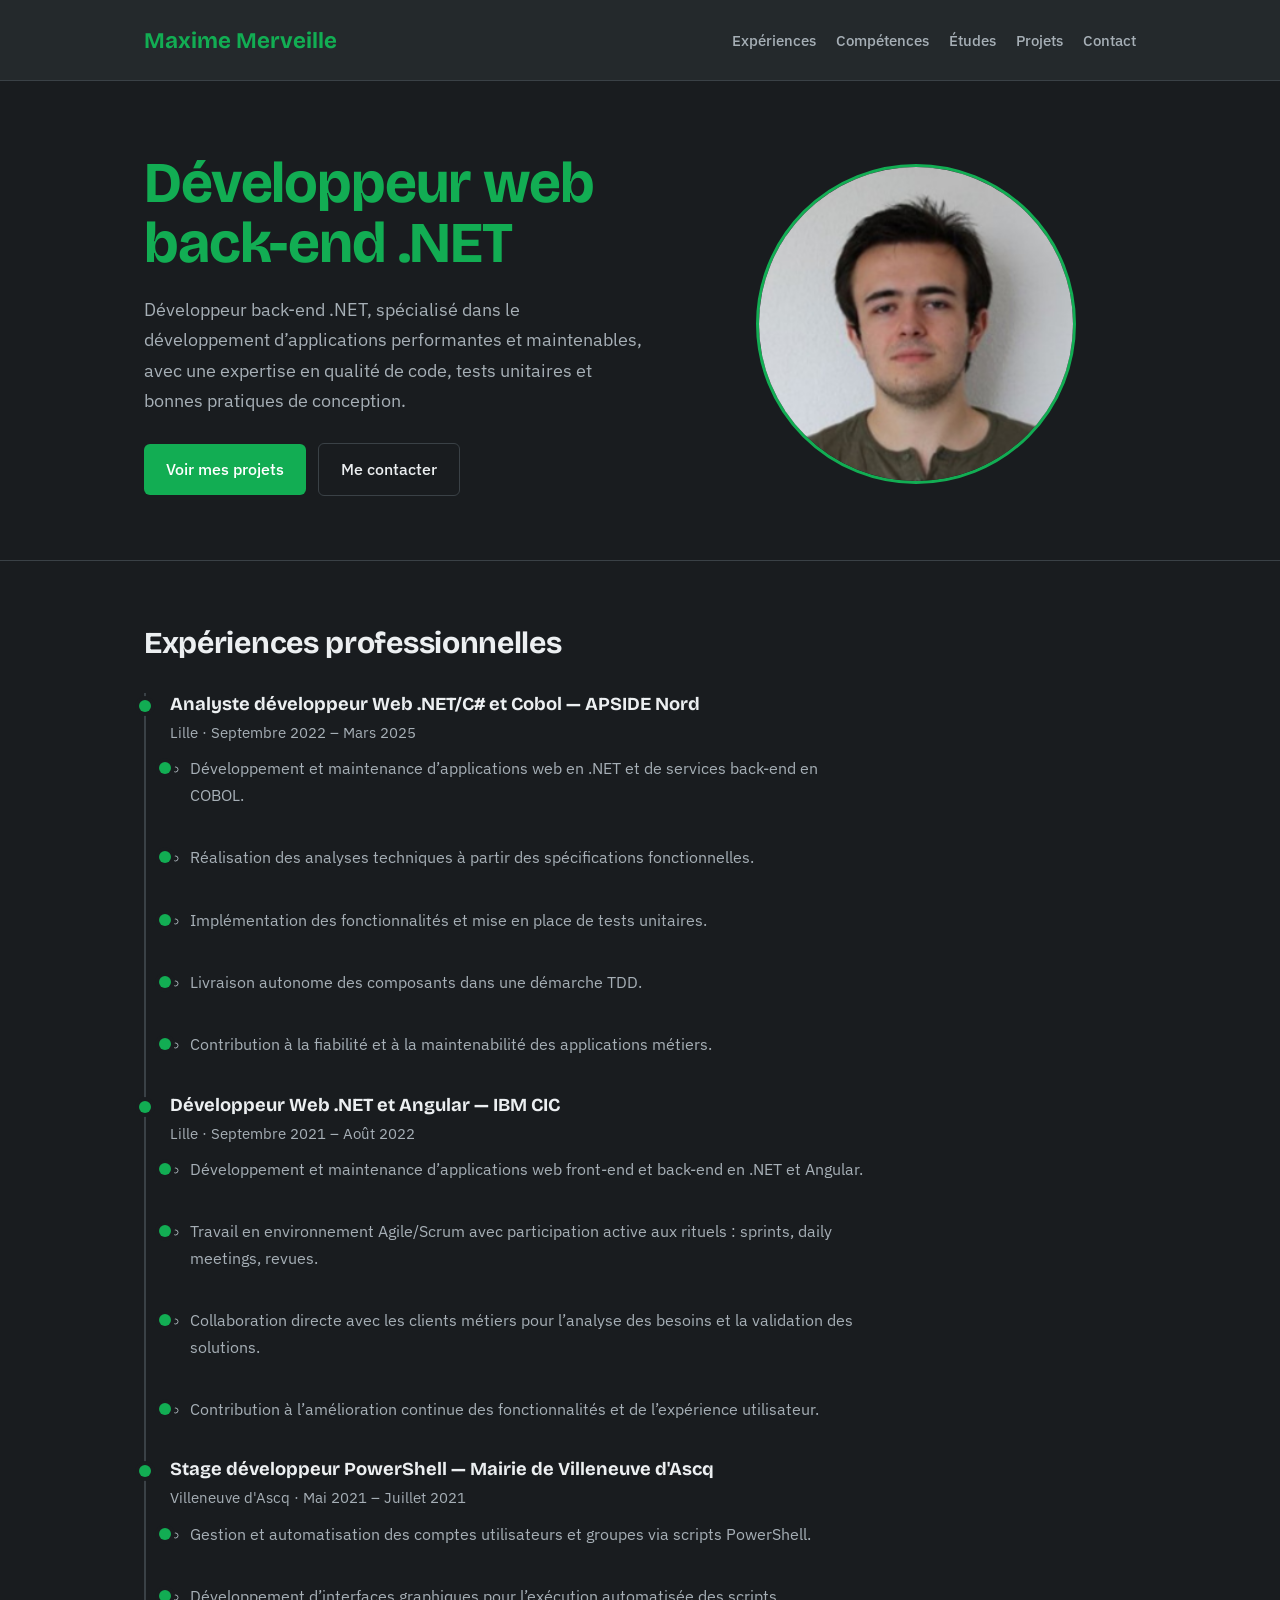
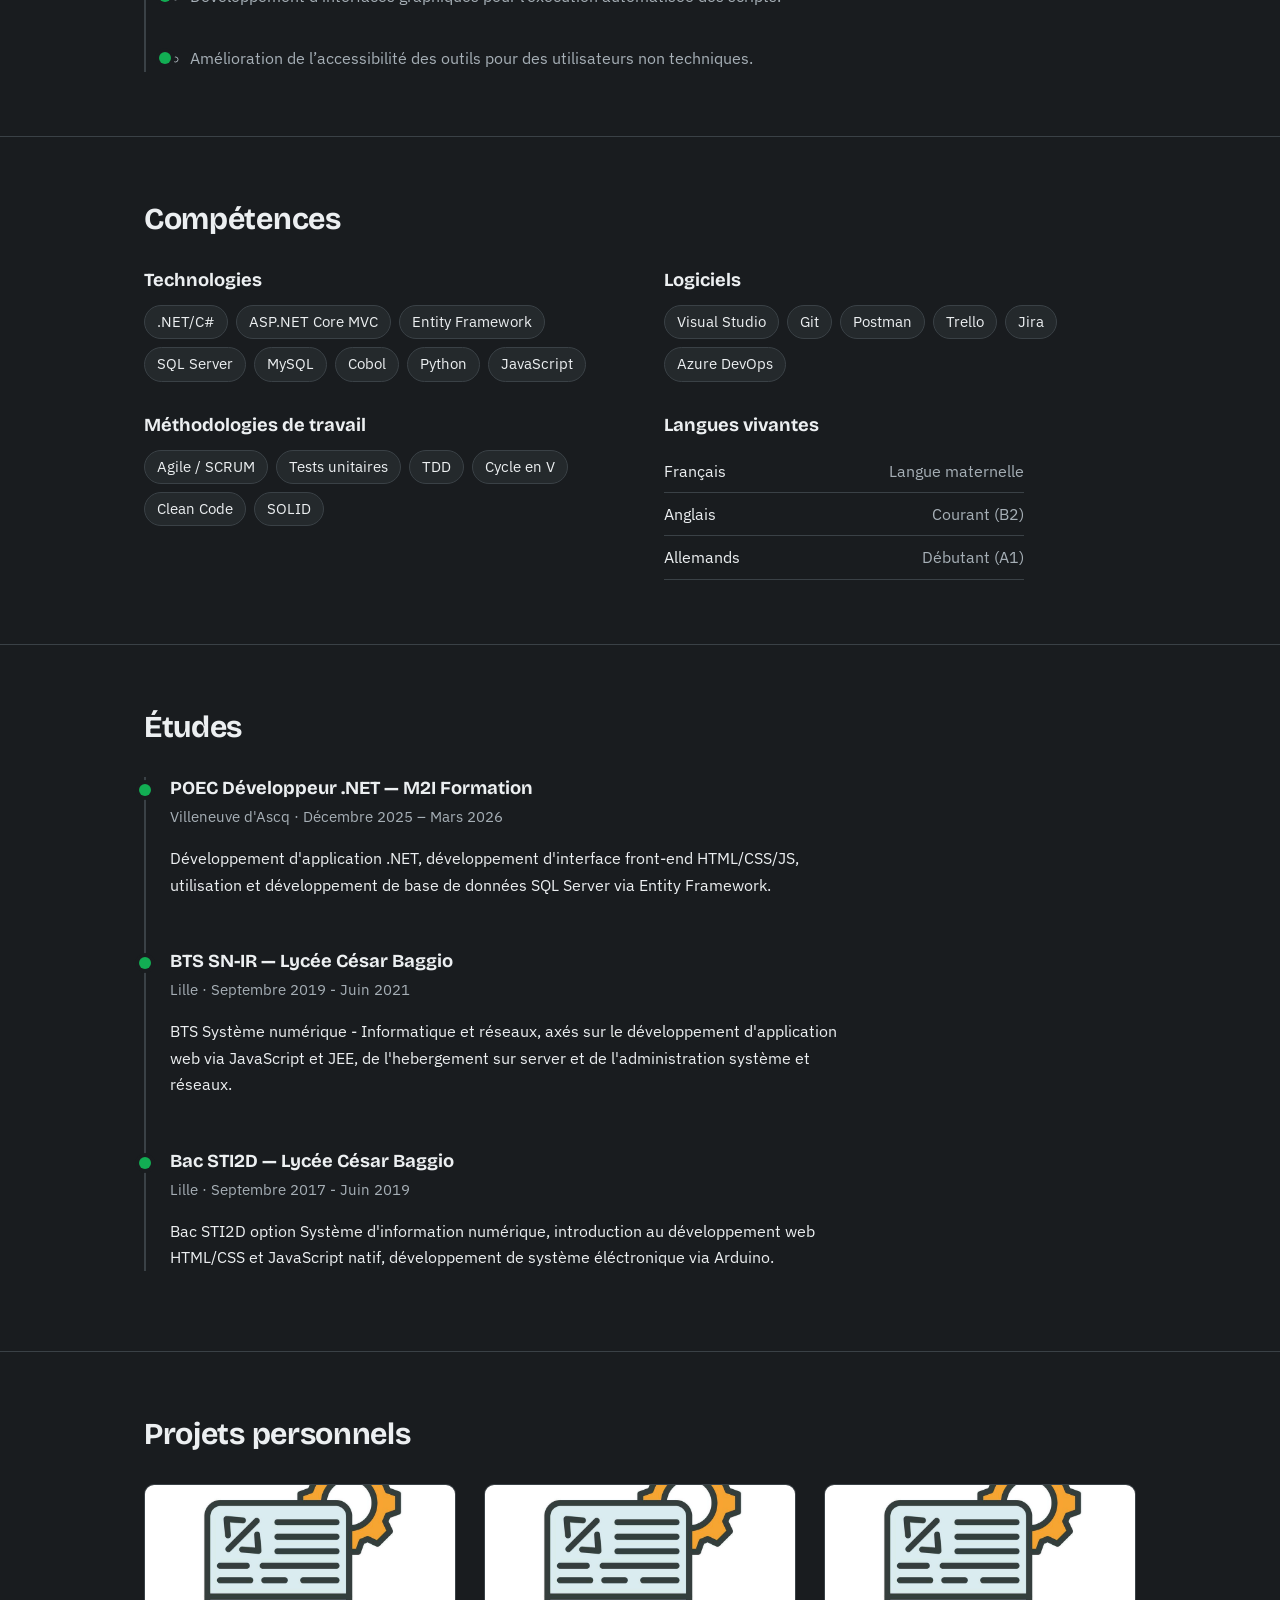
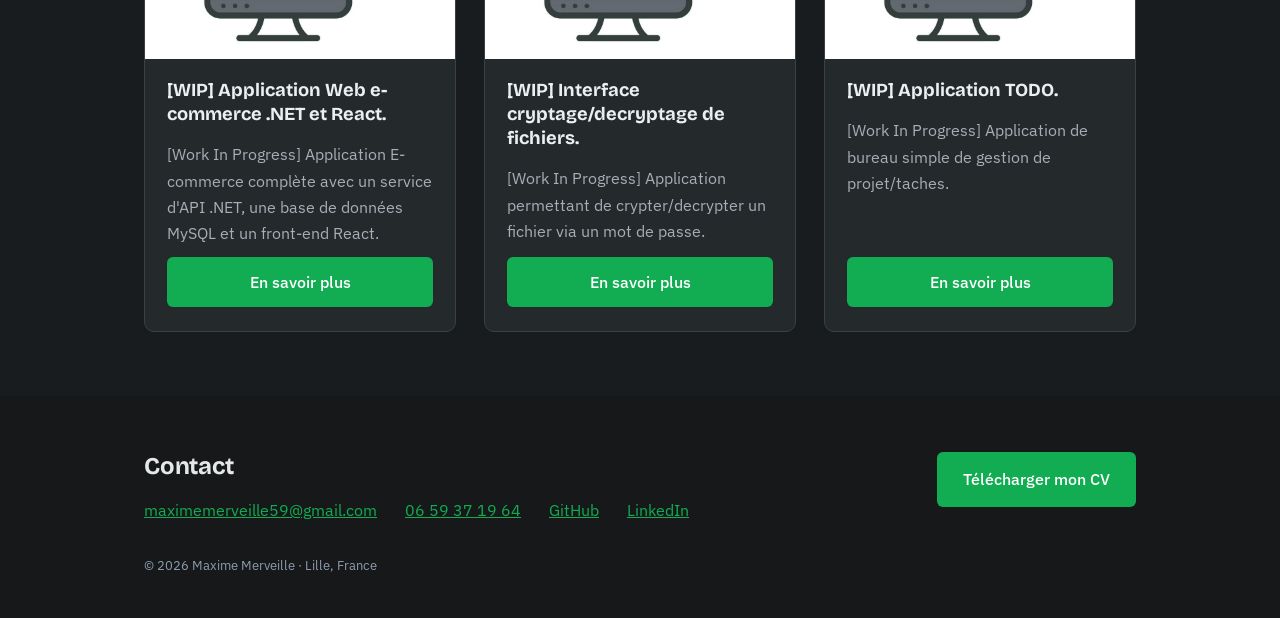
==== commit c7b06c45: "Rearangement dossier du projet, ajout des pages WIP projets" ====
--- a/index.html
+++ b/index.html
@@ -38,7 +38,7 @@
                         <a class="btn" href="#projets">Voir mes projets</a>
                         <a class="btn ghost" href="#contact">Me contacter</a>
                     </div>
-                    <img class="portrait" alt="Photo profil Maxime Merveil" src="./ProfilePictureMM.png">
+                    <img class="portrait" alt="Photo profil Maxime Merveil" src="Images/ProfilePictureMM.png">
                 </div>
             </section>
 
@@ -159,27 +159,27 @@
                     <h2>Projets personnels</h2>
                     <div class="projects">
                         <article class="project">
-                            <img alt="Illustration du projet API e-commerce" src="data:image/svg+xml,%3Csvg xmlns='http://www.w3.org/2000/svg' viewBox='0 0 640 360'%3E%3Crect width='640' height='360' fill='%230b6b73'/%3E%3Crect x='60' y='60' width='520' height='240' rx='12' fill='none' stroke='%23fff' stroke-opacity='.5' stroke-width='3'/%3E%3Cpath d='M60 110h520' stroke='%23fff' stroke-opacity='.5' stroke-width='3'/%3E%3C/svg%3E">
+                            <img alt="Work in progress" src="Images/WIP.jpg">
                             <div>
-                                <h3>API e-commerce</h3>
-                                <p>API de catalogue et de commandes en .NET avec base SQL Server et authentification par jeton.</p>
-                                <a href="https://github.com/votre-pseudo/api-ecommerce">Dépôt GitHub</a>
+                                <h3>[WIP] Application Web e-commerce .NET et React.</h3>
+                                <p>[Work In Progress] Application E-commerce complète avec un service d'API .NET, une base de données MySQL et un front-end React.</p>
+                                <a class="btn" href="ProjectPages/WorkInProgress.html">En savoir plus</a>
                             </div>
                         </article>
                         <article class="project">
-                            <img alt="Illustration du projet raccourcisseur d’URL" src="data:image/svg+xml,%3Csvg xmlns='http://www.w3.org/2000/svg' viewBox='0 0 640 360'%3E%3Crect width='640' height='360' fill='%23274060'/%3E%3Ccircle cx='250' cy='180' r='70' fill='none' stroke='%23fff' stroke-opacity='.5' stroke-width='3'/%3E%3Ccircle cx='390' cy='180' r='70' fill='none' stroke='%23fff' stroke-opacity='.5' stroke-width='3'/%3E%3C/svg%3E">
+                            <img alt="Work in progress" src="Images/WIP.jpg">
                             <div>
-                                <h3>Raccourcisseur d’URL</h3>
-                                <p>Service web qui génère des liens courts, avec statistiques de clics et limitation de débit.</p>
-                                <a href="https://github.com/votre-pseudo/url-shortener">Dépôt GitHub</a>
+                                <h3>[WIP] Interface cryptage/decryptage de fichiers.</h3>
+                                <p>[Work In Progress] Application permettant de crypter/decrypter un fichier via un mot de passe.</p>
+                                <a class="btn" href="ProjectPages/WorkInProgress.html">En savoir plus</a>
                             </div>
                         </article>
                         <article class="project">
-                            <img alt="Illustration du projet gestionnaire de tâches" src="data:image/svg+xml,%3Csvg xmlns='http://www.w3.org/2000/svg' viewBox='0 0 640 360'%3E%3Crect width='640' height='360' fill='%23503a6b'/%3E%3Cpath d='M180 120h280M180 180h280M180 240h200' stroke='%23fff' stroke-opacity='.5' stroke-width='10' stroke-linecap='round'/%3E%3C/svg%3E">
+                            <img alt="Work in progress" src="Images/WIP.jpg">
                             <div>
-                                <h3>Gestionnaire de tâches</h3>
-                                <p>API REST avec comptes utilisateurs, tests automatisés et déploiement conteneurisé.</p>
-                                <a href="https://github.com/votre-pseudo/task-manager">Dépôt GitHub</a>
+                                <h3>[WIP] Application TODO.</h3>
+                                <p>[Work In Progress] Application de bureau simple de gestion de projet/taches.</p>
+                                <a class="btn" href="ProjectPages/WorkInProgress.html">En savoir plus</a>
                             </div>
                         </article>
                     </div>
--- a/style.css
+++ b/style.css
@@ -80,9 +80,14 @@
   min-width: 260px;
 }
 
+.btn{
+  text-align: center;
+  color: #ffffff;
+}
+
 .btn-cv {
   display: inline-block;
-  background: #1a7f45;
+  background: #12ad53;
   color: #ffffff;
   padding: 14px 26px;
   border-radius: 6px;
@@ -92,6 +97,9 @@
   margin-left: auto;
 }
 
+.btn:hover {
+  background: #15693a;
+}
 .btn-cv:hover {
   background: #15693a;
 }
